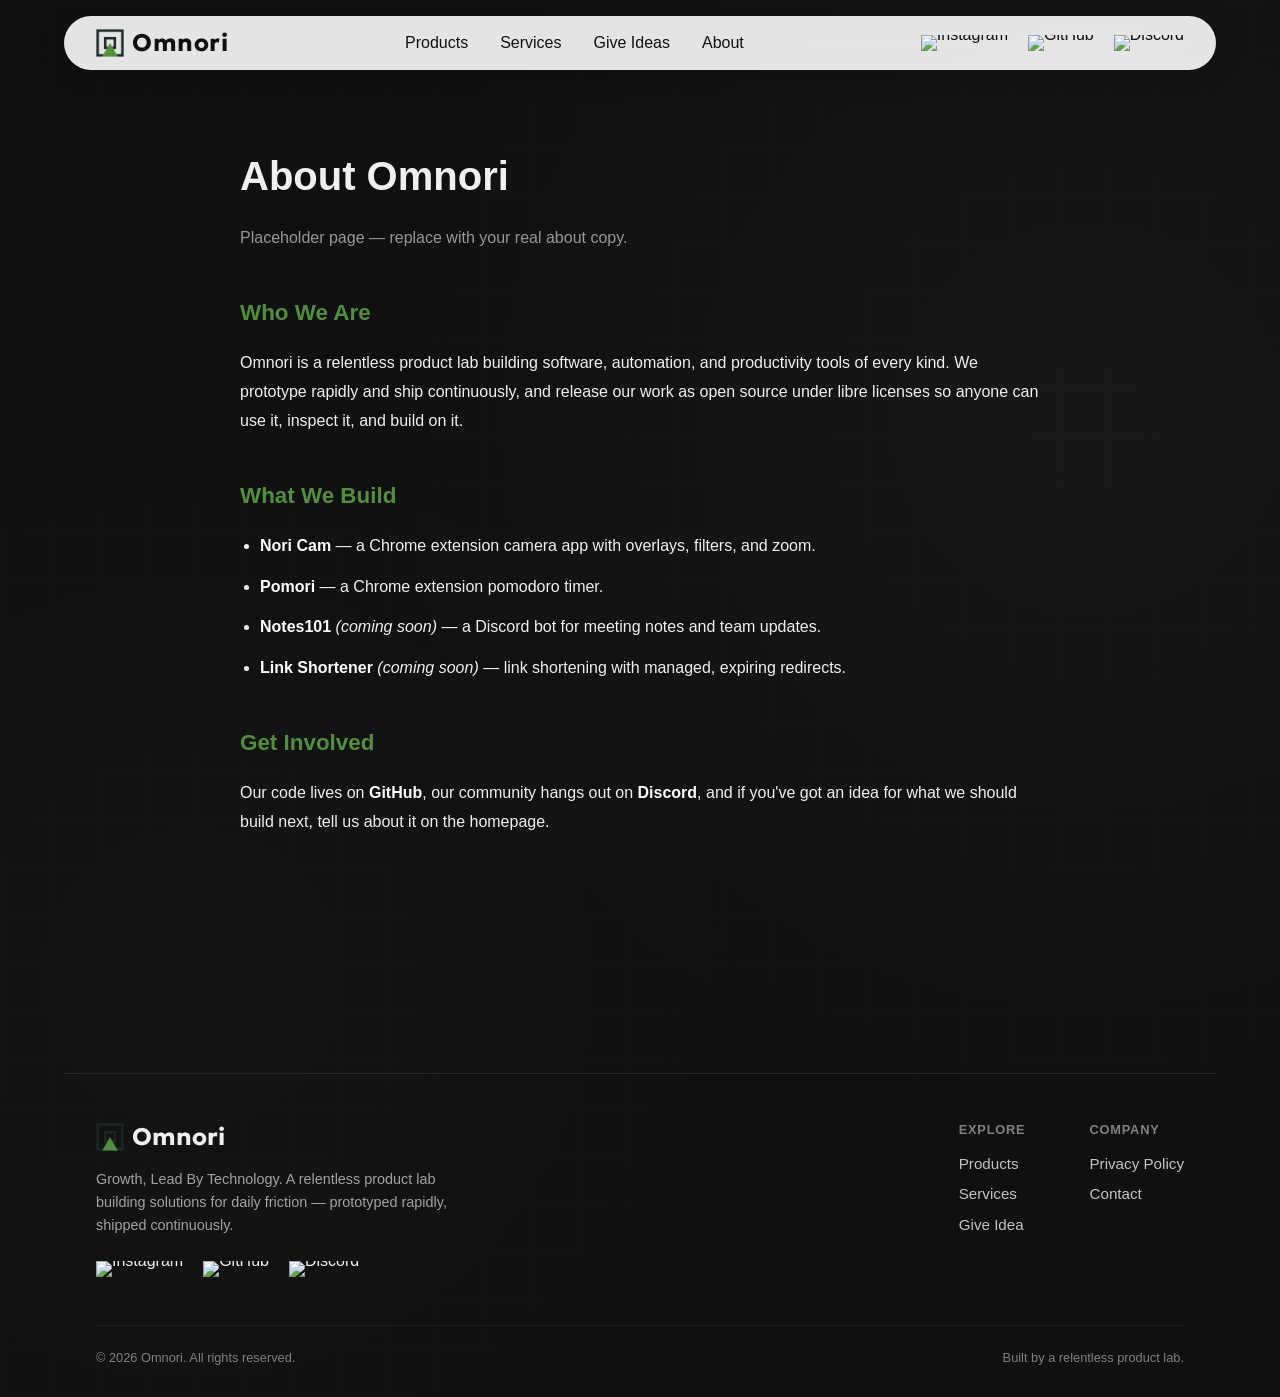
==== about.html @ 31189273 "Services and about" ====
<!DOCTYPE html>
<html lang="en">

<head>
    <meta charset="UTF-8">
    <meta name="viewport" content="width=device-width, initial-scale=1.0">
    <title>About - Omnori</title>
    <meta name="title" content="About | Omnori">
    <meta name="description" content="Omnori is a relentless product lab building open source software, automation, and productivity tools — released under libre licenses.">
    <meta name="robots" content="index, follow">
    <link rel="canonical" href="https://omnori.github.io/about.html">

    <!-- Open Graph / Facebook -->
    <meta property="og:type" content="website">
    <meta property="og:url" content="https://omnori.github.io/about.html">
    <meta property="og:title" content="About | Omnori">
    <meta property="og:description" content="Omnori is a relentless product lab building open source software, automation, and productivity tools — released under libre licenses.">
    <meta property="og:image" content="https://omnori.github.io/logo/logo-horizontal.jpg">

    <!-- Twitter -->
    <meta property="twitter:card" content="summary_large_image">
    <meta property="twitter:url" content="https://omnori.github.io/about.html">
    <meta property="twitter:title" content="About | Omnori">
    <meta property="twitter:description" content="Omnori is a relentless product lab building open source software, automation, and productivity tools — released under libre licenses.">
    <meta property="twitter:image" content="https://omnori.github.io/logo/logo-horizontal.jpg">

    <!-- Favicon and Icons -->
    <link rel="icon" type="image/png" href="logo/logo-sm.png">
    <link rel="shortcut icon" type="image/png" href="logo/logo-sm.png">
    <link rel="apple-touch-icon" href="logo/logo.png">
    <link rel="manifest" href="manifest.json">
    <meta name="theme-color" content="#528F3D">

    <!-- Styles and Css -->
    <style>
        /* fonts */
        @import url('https://fonts.googleapis.com/css2?family=Geologica:wght,CRSV@100..900,0&display=swap');

        .policycontent {
            max-width: 800px;
            margin: 0 auto;
            padding: 140px 0 100px;
            /* Clears fixed header space */
            line-height: 1.8;
            font-weight: 300;
        }

        .policycontent h1 {
            font-size: 2.5rem;
            margin-bottom: 12px;
        }

        .policycontent .updated {
            color: var(--secondarycolor);
            opacity: 0.6;
            margin-bottom: 40px;
        }

        .policycontent section {
            margin-bottom: 40px;
        }

        .policycontent h2 {
            font-size: 1.4rem;
            margin-bottom: 16px;
            color: var(--accentgreen);
        }

        .policycontent p {
            margin-bottom: 16px;
        }

        .policycontent ul {
            margin: 0 0 16px 20px;
        }

        .policycontent li {
            margin-bottom: 12px;
        }

        .policycontent strong {
            font-weight: 600;
            color: var(--white);
        }

        @media (max-width: 600px) {
            .policycontent h1 {
                font-size: 2rem;
            }
        }
    </style>
    <link rel="stylesheet" href="style.css">
    <script defer src="autoload/autoload.js"></script>

</head>

<body>
    <div id="maincontainer">
        <header></header>

        <main class="policycontent">
            <h1>About Omnori</h1>
            <p class="updated">Placeholder page — replace with your real about copy.</p>

            <section>
                <h2>Who We Are</h2>
                <p>Omnori is a relentless product lab building software, automation, and productivity tools of every
                    kind. We prototype rapidly and ship continuously, and release our work as open source under
                    libre licenses so anyone can use it, inspect it, and build on it.</p>
            </section>

            <section>
                <h2>What We Build</h2>
                <ul>
                    <li><strong>Nori Cam</strong> — a Chrome extension camera app with overlays, filters, and zoom.
                    </li>
                    <li><strong>Pomori</strong> — a Chrome extension pomodoro timer.</li>
                    <li><strong>Notes101</strong> <em>(coming soon)</em> — a Discord bot for meeting notes and team
                        updates.</li>
                    <li><strong>Link Shortener</strong> <em>(coming soon)</em> — link shortening with managed,
                        expiring redirects.</li>
                </ul>
            </section>

            <section>
                <h2>Get Involved</h2>
                <p>Our code lives on <strong>GitHub</strong>, our community hangs out on <strong>Discord</strong>,
                    and if you've got an idea for what we should build next, tell us about it on the homepage.</p>
            </section>
        </main>
    </div>

    <footer></footer>
</body>

</html>
---- style.css ----
:root {
    --primarybg: rgb(16, 16, 16);
    --secondarycolor: rgb(240, 240, 240);
    --white: rgb(255, 255, 255);
    --whitesolid: rgb(241, 241, 241);
    --accentgreen-rgb: 82, 143, 61;
    --accentgreen: rgb(var(--accentgreen-rgb));
    --accentgreen-hover: color-mix(in srgb, var(--accentgreen) 85%, white);
    --logofont: "Geologica";
    --subfont: "Merriweather Sans", sans-serif;
}

/* 1. Reset & Global Styles */
* {
    margin: 0;
    padding: 0;
    box-sizing: border-box;
    font-family: var(--subfont);
}

body {
    background-color: var(--primarybg);
    color: var(--secondarycolor);
    font-family: var(--subfont);
    min-height: 100vh;
    overflow-x: hidden;

    /* INDUSTRY STANDARD BACKGROUND: Subtle tech grid + Soft ambient glows */
    background-image:
        radial-gradient(circle at 85% 30%, rgba(255, 255, 255, 0.03) 0%, transparent 50%),
        radial-gradient(circle at 15% 70%, rgba(255, 255, 255, 0.02) 0%, transparent 40%),
        linear-gradient(rgba(255, 255, 255, 0.004) 1px, transparent 1px),
        linear-gradient(90deg, rgba(255, 255, 255, 0.004) 1px, transparent 1px);
    background-size: 100% 100%, 100% 100%, 48px 48px, 48px 48px;
}

a {
    text-decoration: none;
    color: inherit;
    transition: opacity 0.2s ease;

    &:hover {
        opacity: 0.75;
    }
}

button {
    cursor: pointer;
}

/* 2. Main Container */
#maincontainer {
    width: 90%;
    max-width: 1600px;
    margin: auto;
    position: relative;
}

/* Anchor offset so fixed header doesn't cover section titles on scroll */
html {
    scroll-behavior: smooth;
}

#products,
#giveidea {
    scroll-margin-top: 7rem;
}

/* Shared section-heading look (Products / Services / Give Idea) */
.heading {
    text-align: center;

    h1 {
        font-family: var(--logofont);
    }
}

/* Large displays / TVs: scale the whole rem-based layout up a notch for
   far-viewing-distance readability, and give the capped container a bit
   more room instead of leaving it stranded in empty space. */
@media (min-width: 1920px) {
    html {
        font-size: 18px;
    }

    #maincontainer,
    header,
    footer {
        max-width: 1800px;
    }
}

/* 3. Header Section (Perfectly Centered & Blurred Overlays) */
header {
    position: fixed;
    top: 1rem;
    left: 50%;
    transform: translateX(-50%);
    width: 90%;
    max-width: 1600px;

    display: flex;
    align-items: center;
    justify-content: space-between;

    background-color: rgba(241, 241, 241, 0.95);
    backdrop-filter: blur(12px);
    /* Content beautifully blurs as it passes underneath */
    padding: 0.75rem 2rem;
    border-radius: 50px;
    /* Fully rounded pill shape matches high-end UI patterns */
    z-index: 1000;
    box-shadow: 0 4px 30px rgba(0, 0, 0, 0.2);

    /* Safe color override for header child elements */
    a,
    span,
    div {
        color: var(--primarybg);
    }

    #logo {
        font-size: 1.5rem;
        font-weight: 700;
        letter-spacing: 0.5px;
        display: flex;
        align-items: center;
        gap: 0.5rem;

        span {
            font-family: var(--logofont);
        }

        img {
            height: 1.75rem;
            width: auto;
        }
    }

    .navi {
        display: flex;
        gap: 2rem;
        font-size: 1rem;
        font-weight: 500;

        a:hover {
            opacity: 1;
            color: var(--accentgreen);
        }
    }

    .socials {
        display: flex;
        align-items: center;
        gap: 1.25rem;

        a {
            line-height: 0;

            img {
                height: 1.5rem;
                width: auto;
            }
        }
    }

    .navtoggle {
        display: none;
        flex-direction: column;
        justify-content: center;
        gap: 5px;
        width: 2.25rem;
        height: 2.25rem;
        padding: 0;
        border: none;
        background: transparent;
        cursor: pointer;

        span {
            display: block;
            height: 2px;
            width: 100%;
            background-color: var(--primarybg);
            border-radius: 2px;
            transition: transform 0.25s ease, opacity 0.25s ease;
        }

        &.open span:nth-child(1) {
            transform: translateY(7px) rotate(45deg);
        }

        &.open span:nth-child(2) {
            opacity: 0;
        }

        &.open span:nth-child(3) {
            transform: translateY(-7px) rotate(-45deg);
        }
    }
}

/* Tablet & mobile nav: collapse inline links into a toggled dropdown panel */
@media (max-width: 860px) {
    header {
        padding: 0.65rem 1.25rem;

        .navi {
            position: fixed;
            top: 4.75rem;
            left: 50%;
            transform: translateX(-50%) translateY(-12px);
            width: 90%;
            max-width: 22rem;
            flex-direction: column;
            align-items: center;
            gap: 1.25rem;
            padding: 1.5rem;
            background-color: rgba(241, 241, 241, 0.98);
            backdrop-filter: blur(12px);
            border-radius: 1.25rem;
            box-shadow: 0 20px 40px rgba(0, 0, 0, 0.3);
            opacity: 0;
            visibility: hidden;
            pointer-events: none;
            transition: opacity 0.25s ease, transform 0.25s ease, visibility 0.25s;
            z-index: 999;

            &.open {
                opacity: 1;
                visibility: visible;
                pointer-events: auto;
                transform: translateX(-50%) translateY(0);
            }
        }

        .socials {
            display: none;
        }

        .navtoggle {
            display: flex;
        }
    }
}

/* 4. Hero Section */
#hero {
    position: relative;
    overflow: hidden;
    display: flex;
    align-items: center;
    justify-content: space-evenly;
    min-height: 80vh;
    padding-top: 100px;
    /* Clears fixed header space */
    gap: 4rem;

    .left {
        width: 50%;
        display: flex;
        align-items: flex-start;
        flex-direction: column;
        justify-content: center;

        .textsec {
            h2 {
                font-size: clamp(2.75rem, 4vw + 1.5rem, 7rem);
                line-height: 1.05;
                font-weight: 800;
                letter-spacing: -1px;
                font-family: var(--logofont);
                letter-spacing: clamp(0.15rem, 0.4vw, 0.7rem);
            }

            h4 {
                margin: 1.5rem 0 2rem 0;
                font-size: 1.05rem;
                line-height: 1.6;
                max-width: 34rem;
                color: rgba(240, 240, 240, 0.7);
                /* Improved body text hierarchy readability */
                font-weight: 400;
            }
        }

        .cta {
            display: flex;
            gap: 1rem;

            button {
                font-size: 1rem;
                font-weight: 600;
                color: var(--white);
                background-color: var(--accentgreen);
                padding: 0.85rem 2rem;
                border-radius: 0.75rem;
                border: none;
                cursor: pointer;
                transition: transform 0.2s cubic-bezier(0.16, 1, 0.3, 1), background-color 0.2s ease;

                &:hover {
                    transform: translateY(-2px);
                    background-color: var(--accentgreen-hover);
                }

                /* Outlined variant for your secondary button */
                &:last-child {
                    background-color: transparent;
                    border: 1px solid rgba(255, 255, 255, 0.2);
                    color: var(--secondarycolor);

                    &:hover {
                        background-color: rgba(var(--accentgreen-rgb), 0.1);
                        border-color: var(--accentgreen);
                        color: var(--accentgreen);
                    }
                }
            }
        }
    }

    .right {
        width: 30%;
        display: flex;
        flex-direction: column;
        justify-content: center;
        gap: 1.5rem;
        /* Separates multiple featured product containers evenly */

        .spotlight {
            padding: 1.5rem;
            border-radius: 1.25rem;
            width: 100%;
            border: 1px solid rgba(255, 255, 255, 0.08);
            /* Sophisticated dark border */
            background-color: rgba(255, 255, 255, 0.02);

            .title {
                display: flex;
                align-items: center;
                justify-content: space-between;
                margin-bottom: 1.25rem;

                h2 {
                    font-size: 1.25rem;
                    font-weight: 600;

                    color: rgba(255, 255, 255, 0.9);
                }

                a {
                    font-size: 0.75rem;
                    color: var(--accentgreen);
                    font-weight: 600;
                }
            }



            .pritem {
                background-color: var(--whitesolid);
                padding: 0.75rem 1rem;
                margin: 0.75rem 0;
                border-radius: 0.75rem;
                color: var(--primarybg);

                /* FIXES THE SQUISHED LAYOUT IN SCREENSHOT */
                display: flex;
                align-items: center;
                gap: 1rem;

                img {
                    height: 2.5rem;
                    width: 2.5rem;
                    object-fit: cover;
                    border-radius: 0.5rem;
                    background-color: rgba(0, 0, 0, 0.05);
                    /* Safe background placeholder */
                }

                /* Text container wrap to layout Title & Subtitle nicely */
                .apptext {
                    display: flex;
                    flex-direction: column;

                    h3 {
                        font-weight: 700;
                        font-size: 1rem;
                    }

                    div.tags {
                        display: flex;
                        flex-wrap: wrap;
                        gap: 0.5rem;
                    }

                    div span {
                        font-size: 0.8rem;
                        opacity: 0.7;
                        white-space: nowrap;
                    }
                }
            }
        }
    }
}

/* Tablet: stack hero text above the featured cards instead of side-by-side */
@media (max-width: 1080px) {
    #hero {
        flex-direction: column;
        align-items: stretch;
        min-height: unset;
        padding-top: 8rem;
        gap: 3rem;

        .left {
            width: 100%;
            align-items: center;
            text-align: center;

            .textsec h4 {
                max-width: 40rem;
                margin-left: auto;
                margin-right: auto;
            }

            .cta {
                justify-content: center;
            }
        }

        .right {
            width: 100%;
        }
    }
}

@media (max-width: 600px) {
    #hero .left .cta {
        flex-direction: column;
        width: 100%;

        button {
            width: 100%;
        }
    }
}

#hero::before {
    content: '';
    position: absolute;
    top: 45%;
    left: 00%;
    width: clamp(180px, 60vw, 600px);
    height: clamp(180px, 50vw, 600px);
    background: radial-gradient(circle, rgba(var(--accentgreen-rgb), 0.18) 0%, rgba(0, 0, 0, 0) 70%);
    z-index: -1;
    filter: blur(50px);
}

#hero::after {
    content: '';
    position: absolute;
    top: 20%;
    left: 60%;
    width: clamp(180px, 60vw, 600px);
    height: clamp(180px, 50vw, 600px);
    background: radial-gradient(circle, rgba(var(--accentgreen-rgb), 0.18) 0%, rgba(0, 0, 0, 0) 70%);
    z-index: -1;
    filter: blur(50px);
}

#products {

    min-height: 70vh;
    gap: 4rem;
    margin: 5rem 0 0 0;
    padding: 0 2rem;


    .heading {
        .tags {
            margin: 1rem 0rem;

            button {
                margin: 0rem 0.5rem 0 0;
                border-radius: 1.25rem;
                padding: 0.25rem 1rem;
                border: 2px solid var(--white);
                background-color: rgb(242, 242, 242);

            }
        }
    }

    .itemlist {
        .item {
            margin: 2rem 0rem;
            padding: 2rem 4rem;
            border-radius: 1.25rem;
            width: 100%;

            border: 1px solid rgba(255, 255, 255, 0.08);
            /* Sophisticated dark border */
            background-color: rgba(255, 255, 255, 0.02);
            display: flex;
            align-items: center;
            justify-content: space-between;
            transition: border-color 0.2s ease;

            &:hover {
                border-color: rgba(var(--accentgreen-rgb), 0.45);
            }

            .logo {
                height: 6rem;
                width: 6rem;
                flex-shrink: 0;
                overflow: hidden;
                background-color: rgba(103, 103, 103, 0.501);
                border-radius: 1rem;
                display: flex;
                align-items: center;
                justify-content: center;

                img {
                    width: 100%;
                    height: 100%;
                    object-fit: cover;
                }
            }

            .context {
                max-width: 75%;
                height: 100%;

                h3 {
                    font-size: 1.5rem;
                }

                p {
                    margin: 0.75rem 0 1rem;
                    font-weight: 200;

                }

                .tags {
                    display: flex;
                    flex-wrap: wrap;
                    gap: 0.5rem;

                    span {
                        border: 1px solid rgba(255, 255, 255, 0.08);
                        background-color: rgba(255, 255, 255, 0.02);
                        padding: 0.25rem 1rem;
                        font-size: 0.8rem;
                        border-radius: 5rem;
                        white-space: nowrap;
                    }
                }
            }

            button,
            a.itembtn {
                border: none;
                background-color: transparent;
                border: 1px solid rgba(255, 255, 255, 0.08);
                background-color: rgba(255, 255, 255, 0.02);
                border-radius: 5rem;
                padding: 0.75rem;
                display: flex;
                align-items: center;
                justify-content: center;

                img {
                    height: 2rem;
                    width: 2rem;
                }
            }
        }
    }

    .moresec {
        display: flex;
        align-items: center;
        justify-content: center;

        a {
            display: flex;
            align-items: center;
            justify-content: center;
            font-weight: 700;
            color: var(--accentgreen);

            img {
                height: 2rem;
                margin: 0 0 0.25rem 0.5rem;
            }
        }
    }
}

@media (max-width: 1080px) {
    #products .itemlist .item {
        flex-direction: column;
        align-items: flex-start;
        gap: 1.5rem;
        padding: 1.75rem;

        .context {
            max-width: 100%;
        }
    }
}

@media (max-width: 480px) {
    #products {
        padding: 0 1.25rem;
    }

    #products .itemlist .item {
        padding: 1.25rem;
    }
}

/* 5. Give Idea Section */
#giveidea {
    min-height: 60vh;
    margin: 5rem 0 0 0;
    padding: 0 2rem;

    .heading {
        p {
            margin: 1.25rem auto 0;
            max-width: 40rem;
            font-weight: 300;
            color: rgba(240, 240, 240, 0.7);
        }
    }

    .ideaform {
        max-width: 42rem;
        margin: 2.5rem auto 0;
        padding: 2.5rem;
        border-radius: 1.25rem;
        border: 1px solid rgba(255, 255, 255, 0.08);
        background-color: rgba(255, 255, 255, 0.02);
        display: flex;
        flex-direction: column;
        gap: 1.5rem;

        .formrow {
            display: flex;
            gap: 1.5rem;

            @media (max-width: 640px) {
                flex-direction: column;
            }
        }

        .formgroup {
            flex: 1;
            display: flex;
            flex-direction: column;
            gap: 0.5rem;

            label {
                font-size: 0.85rem;
                font-weight: 500;
                color: rgba(240, 240, 240, 0.7);
            }

            input,
            textarea {
                font-family: var(--subfont);
                font-size: 0.95rem;
                color: var(--secondarycolor);
                background-color: rgba(255, 255, 255, 0.03);
                border: 1px solid rgba(255, 255, 255, 0.08);
                border-radius: 0.75rem;
                padding: 0.85rem 1rem;
                outline: none;
                transition: border-color 0.2s ease, background-color 0.2s ease;

                &:focus {
                    border-color: var(--accentgreen);
                    background-color: rgba(255, 255, 255, 0.05);
                    box-shadow: 0 0 0 3px rgba(var(--accentgreen-rgb), 0.15);
                }

                &::placeholder {
                    color: rgba(240, 240, 240, 0.35);
                }
            }

            textarea {
                resize: vertical;
                min-height: 8rem;
            }
        }

        .submitbtn {
            align-self: flex-start;
            font-size: 1rem;
            font-weight: 600;
            color: var(--white);
            background-color: var(--accentgreen);
            padding: 0.85rem 2rem;
            border-radius: 0.75rem;
            border: none;
            cursor: pointer;
            transition: transform 0.2s cubic-bezier(0.16, 1, 0.3, 1), background-color 0.2s ease;

            &:hover {
                transform: translateY(-2px);
                background-color: var(--accentgreen-hover);
            }
        }

        .formnote {
            font-size: 0.8rem;
            color: rgba(240, 240, 240, 0.5);
        }
    }
}

@media (max-width: 640px) {
    #giveidea .ideaform {
        padding: 1.5rem;
    }
}

/* 6. Footer */
footer {
    width: 90%;
    max-width: 1600px;
    margin: 6rem auto 0;
    padding: 3rem 2rem 2rem;
    border-top: 1px solid rgba(255, 255, 255, 0.08);

    .footertop {
        display: flex;
        justify-content: space-between;
        gap: 4rem;
        flex-wrap: wrap;
    }

    .footerbrand {
        max-width: 22rem;

        .brandlogo {
            font-size: 1.5rem;
            font-weight: 700;
            display: flex;
            align-items: center;
            gap: 0.5rem;

            span {
                font-family: var(--logofont);
            }

            img {
                height: 1.75rem;
                width: auto;
            }
        }

        p {
            margin: 1rem 0 1.5rem;
            font-size: 0.9rem;
            line-height: 1.6;
            color: rgba(240, 240, 240, 0.65);
        }

        .socials {
            display: flex;
            align-items: center;
            gap: 1.25rem;

            a {
                line-height: 0;
            }

            img {
                height: 1.5rem;
                width: auto;
            }
        }
    }

    .footerlinks {
        display: flex;
        gap: 4rem;
        flex-wrap: wrap;
    }

    .linkcol {
        display: flex;
        flex-direction: column;
        gap: 0.85rem;

        h4 {
            font-size: 0.8rem;
            font-weight: 600;
            letter-spacing: 0.05rem;
            text-transform: uppercase;
            color: rgba(240, 240, 240, 0.5);
            margin-bottom: 0.25rem;
        }

        a {
            font-size: 0.95rem;
            color: rgba(240, 240, 240, 0.8);

            &:hover {
                opacity: 1;
                color: var(--accentgreen);
            }
        }
    }

    .footerbottom {
        display: flex;
        justify-content: space-between;
        align-items: center;
        flex-wrap: wrap;
        gap: 1rem;
        margin-top: 3rem;
        padding-top: 1.5rem;
        border-top: 1px solid rgba(255, 255, 255, 0.06);
        font-size: 0.8rem;
        color: rgba(240, 240, 240, 0.5);
    }
}

/* 7. Services Page */
#serviceshero {
    position: relative;
    overflow: hidden;
    min-height: 60vh;
    padding-top: 140px;
    display: flex;
    flex-direction: column;
    align-items: center;
    justify-content: center;
    text-align: center;
    gap: 1.5rem;

    h1 {
        font-family: var(--logofont);
        font-size: clamp(2.25rem, 3vw + 1.5rem, 4.5rem);
        line-height: 1.1;
        font-weight: 800;
        letter-spacing: clamp(0.1rem, 0.3vw, 0.5rem);
    }

    p {
        max-width: 38rem;
        font-size: 1.05rem;
        line-height: 1.6;
        color: rgba(240, 240, 240, 0.7);
    }

    .ctabtn {
        font-size: 1rem;
        font-weight: 600;
        color: var(--white);
        background-color: var(--accentgreen);
        padding: 0.85rem 2rem;
        border-radius: 0.75rem;
        transition: transform 0.2s cubic-bezier(0.16, 1, 0.3, 1), background-color 0.2s ease;

        &:hover {
            opacity: 1;
            transform: translateY(-2px);
            background-color: var(--accentgreen-hover);
        }
    }
}

#serviceshero::before {
    content: '';
    position: absolute;
    top: 10%;
    left: 20%;
    width: clamp(180px, 60vw, 600px);
    height: clamp(180px, 50vw, 600px);
    background: radial-gradient(circle, rgba(var(--accentgreen-rgb), 0.18) 0%, rgba(0, 0, 0, 0) 70%);
    z-index: -1;
    filter: blur(50px);
}

#serviceoffer {
    margin: 5rem 0 0 0;
    padding: 0 2rem;

    .heading p {
        margin: 1rem auto 0;
        max-width: 42rem;
        font-weight: 300;
        color: rgba(240, 240, 240, 0.7);
    }

    .servicegrid {
        margin: 3rem auto 0;
        display: grid;
        grid-template-columns: repeat(4, 1fr);
        gap: 1.5rem;
    }

    .servicecard {
        padding: 2rem;
        border-radius: 1.25rem;
        border: 1px solid rgba(255, 255, 255, 0.08);
        background-color: rgba(255, 255, 255, 0.02);
        display: flex;
        flex-direction: column;
        gap: 0.85rem;
        transition: border-color 0.2s ease;

        &:hover {
            border-color: rgba(var(--accentgreen-rgb), 0.45);
        }

        .icon {
            height: 3rem;
            width: 3rem;
            border-radius: 0.75rem;
            background-color: rgba(var(--accentgreen-rgb), 0.15);
            color: var(--accentgreen);
            font-weight: 700;
            font-family: var(--logofont);
            display: flex;
            align-items: center;
            justify-content: center;
        }

        h3 {
            font-size: 1.15rem;
        }

        p {
            font-size: 0.9rem;
            line-height: 1.6;
            color: rgba(240, 240, 240, 0.7);
        }
    }
}

@media (max-width: 1080px) {
    #serviceoffer .servicegrid {
        grid-template-columns: repeat(2, 1fr);
    }
}

@media (max-width: 640px) {
    #serviceoffer .servicegrid {
        grid-template-columns: 1fr;
    }
}

#servicefaq {
    margin: 5rem 0 0 0;
    padding: 0 2rem;

    .faqlist {
        max-width: 48rem;
        margin: 2.5rem auto 0;
        display: flex;
        flex-direction: column;
        gap: 1rem;
    }

    .faqitem {
        padding: 1.25rem 1.5rem;
        border-radius: 1rem;
        border: 1px solid rgba(255, 255, 255, 0.08);
        background-color: rgba(255, 255, 255, 0.02);
        transition: border-color 0.2s ease;

        &:hover {
            border-color: rgba(var(--accentgreen-rgb), 0.45);
        }

        summary {
            cursor: pointer;
            font-weight: 600;
            list-style: none;
            display: flex;
            align-items: center;
            justify-content: space-between;
            gap: 1rem;

            &::-webkit-details-marker {
                display: none;
            }

            &::after {
                content: '+';
                flex-shrink: 0;
                font-size: 1.25rem;
                line-height: 1;
                color: var(--accentgreen);
                transition: transform 0.2s ease;
            }
        }

        &[open] summary::after {
            transform: rotate(45deg);
        }

        p {
            margin-top: 0.85rem;
            font-size: 0.9rem;
            line-height: 1.6;
            color: rgba(240, 240, 240, 0.7);
        }
    }
}

#servicetestimonials {
    margin: 5rem 0 6rem 0;
    padding: 0 2rem;

    .testimonialgrid {
        margin: 2.5rem auto 0;
        display: grid;
        grid-template-columns: repeat(3, 1fr);
        gap: 1.5rem;
    }

    .testimonialcard {
        padding: 1.75rem;
        border-radius: 1.25rem;
        border: 1px solid rgba(255, 255, 255, 0.08);
        background-color: rgba(255, 255, 255, 0.02);
        display: flex;
        flex-direction: column;
        gap: 1.25rem;
        transition: border-color 0.2s ease;

        &:hover {
            border-color: rgba(var(--accentgreen-rgb), 0.45);
        }

        .quote {
            font-size: 0.95rem;
            line-height: 1.6;
            color: rgba(240, 240, 240, 0.8);
        }

        .author {
            display: flex;
            flex-direction: column;

            strong {
                font-size: 0.9rem;
            }

            span {
                font-size: 0.8rem;
                color: rgba(240, 240, 240, 0.55);
            }
        }
    }
}

@media (max-width: 900px) {
    #servicetestimonials .testimonialgrid {
        grid-template-columns: 1fr;
    }
}

@media (max-width: 640px) {
    footer {
        padding: 2.5rem 1.25rem 1.5rem;

        .footertop {
            gap: 2.5rem;
        }

        .footerbrand {
            max-width: 100%;
        }

        .footerlinks {
            width: 100%;
            gap: 2.5rem;
        }

        .footerbottom {
            flex-direction: column;
            align-items: flex-start;
            gap: 0.5rem;
        }
    }
}
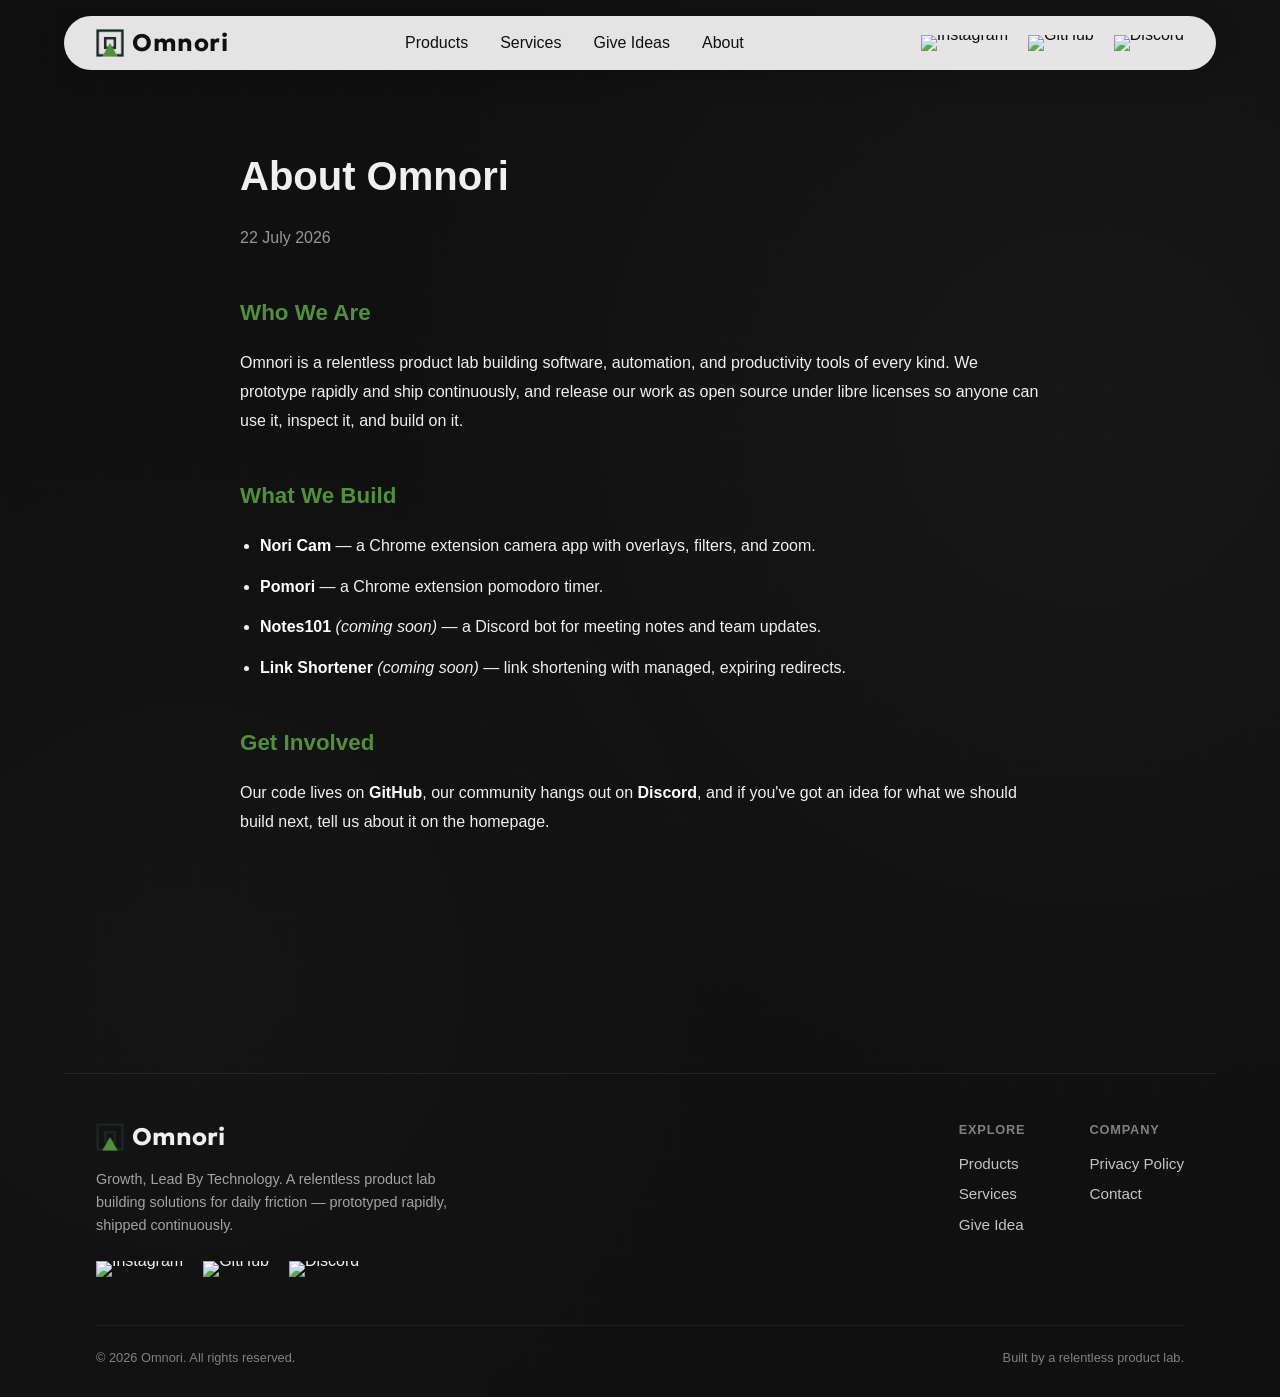
==== commit c0347a66: "contact and about updated" ====
--- a/about.html
+++ b/about.html
@@ -6,7 +6,8 @@
     <meta name="viewport" content="width=device-width, initial-scale=1.0">
     <title>About - Omnori</title>
     <meta name="title" content="About | Omnori">
-    <meta name="description" content="Omnori is a relentless product lab building open source software, automation, and productivity tools — released under libre licenses.">
+    <meta name="description"
+        content="Omnori is a relentless product lab building open source software, automation, and productivity tools — released under libre licenses.">
     <meta name="robots" content="index, follow">
     <link rel="canonical" href="https://omnori.github.io/about.html">
 
@@ -14,14 +15,16 @@
     <meta property="og:type" content="website">
     <meta property="og:url" content="https://omnori.github.io/about.html">
     <meta property="og:title" content="About | Omnori">
-    <meta property="og:description" content="Omnori is a relentless product lab building open source software, automation, and productivity tools — released under libre licenses.">
+    <meta property="og:description"
+        content="Omnori is a relentless product lab building open source software, automation, and productivity tools — released under libre licenses.">
     <meta property="og:image" content="https://omnori.github.io/logo/logo-horizontal.jpg">
 
     <!-- Twitter -->
     <meta property="twitter:card" content="summary_large_image">
     <meta property="twitter:url" content="https://omnori.github.io/about.html">
     <meta property="twitter:title" content="About | Omnori">
-    <meta property="twitter:description" content="Omnori is a relentless product lab building open source software, automation, and productivity tools — released under libre licenses.">
+    <meta property="twitter:description"
+        content="Omnori is a relentless product lab building open source software, automation, and productivity tools — released under libre licenses.">
     <meta property="twitter:image" content="https://omnori.github.io/logo/logo-horizontal.jpg">
 
     <!-- Favicon and Icons -->
@@ -100,7 +103,7 @@
 
         <main class="policycontent">
             <h1>About Omnori</h1>
-            <p class="updated">Placeholder page — replace with your real about copy.</p>
+            <p class="updated">22 July 2026</p>
 
             <section>
                 <h2>Who We Are</h2>
@@ -133,4 +136,4 @@
     <footer></footer>
 </body>
 
-</html>
+</html>
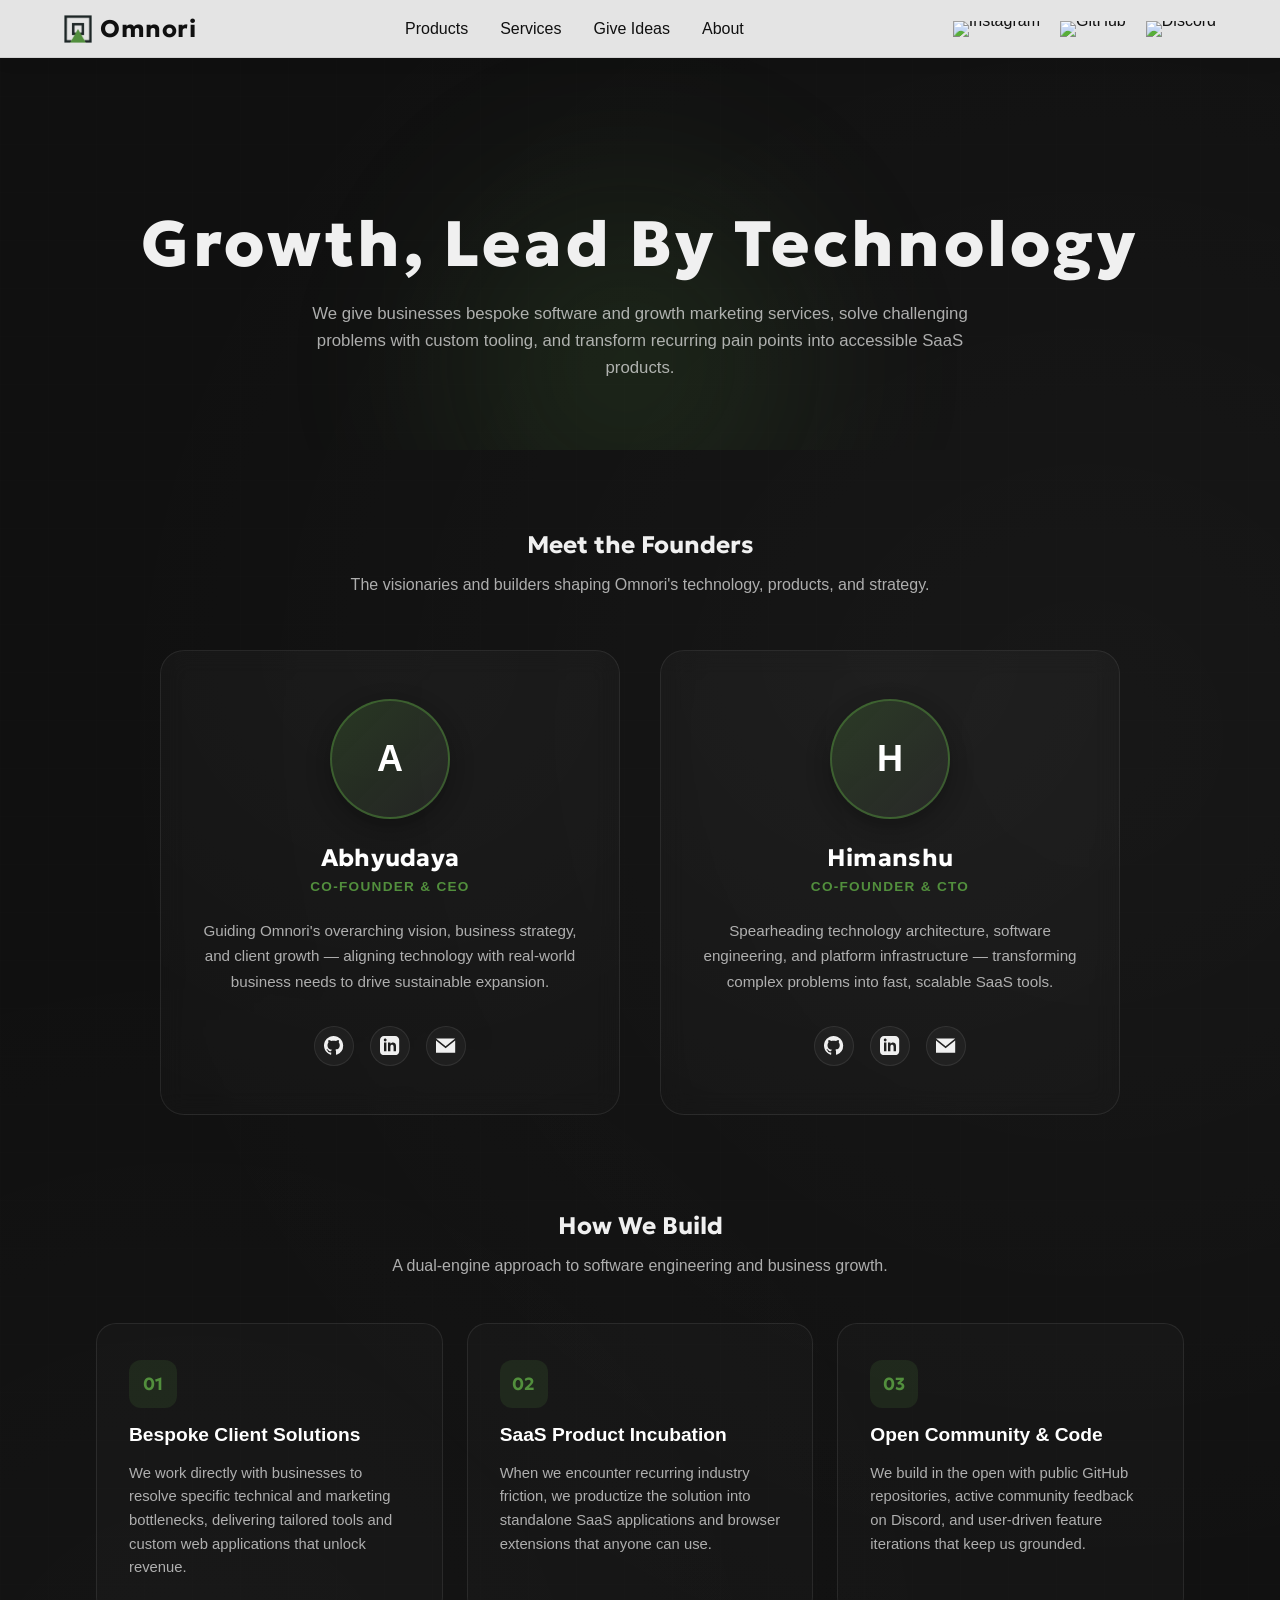
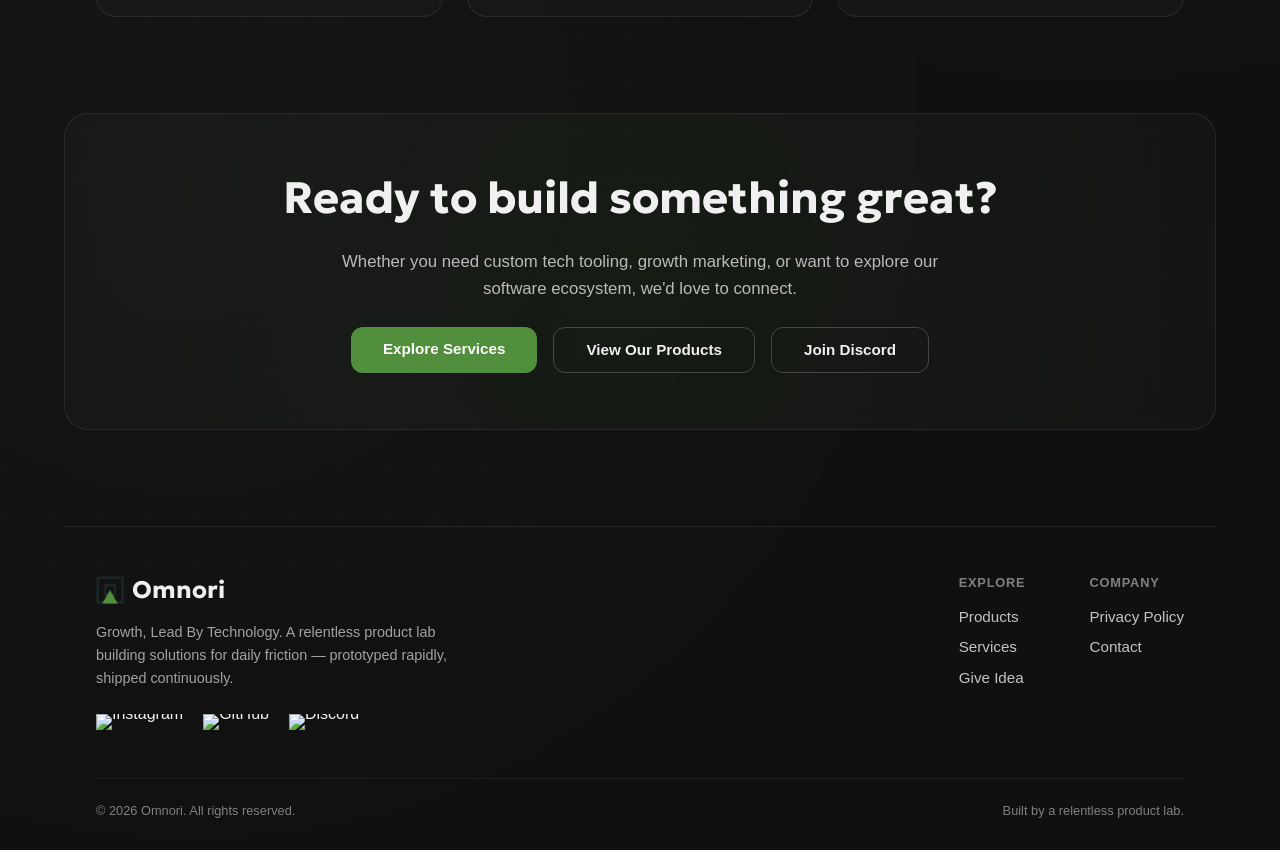
==== commit 29e1b388: "Added Baout page" ====
--- a/about.html
+++ b/about.html
@@ -5,32 +5,32 @@
     <meta charset="UTF-8">
     <meta name="viewport" content="width=device-width, initial-scale=1.0">
     <title>About - Omnori</title>
-    <meta name="title" content="About | Omnori">
+    <meta name="title" content="About - Omnori | Software, Marketing Services & SaaS Products">
     <meta name="description"
-        content="Omnori is a relentless product lab building open source software, automation, and productivity tools — released under libre licenses.">
+        content="Meet the founders and team behind Omnori. We build bespoke software, marketing engines, and turn recurring problems into accessible SaaS products.">
     <meta name="robots" content="index, follow">
-    <link rel="canonical" href="https://omnori.github.io/about.html">
+    <link rel="canonical" href="https://omnori.com/about.html">
 
     <!-- Open Graph / Facebook -->
     <meta property="og:type" content="website">
-    <meta property="og:url" content="https://omnori.github.io/about.html">
-    <meta property="og:title" content="About | Omnori">
+    <meta property="og:url" content="https://omnori.com/about.html">
+    <meta property="og:title" content="About - Omnori | Software, Marketing Services & SaaS Products">
     <meta property="og:description"
-        content="Omnori is a relentless product lab building open source software, automation, and productivity tools — released under libre licenses.">
-    <meta property="og:image" content="https://omnori.github.io/logo/logo-horizontal.jpg">
+        content="Meet the founders and team behind Omnori. We build bespoke software, marketing engines, and turn recurring problems into accessible SaaS products.">
+    <meta property="og:image" content="https://omnori.com/logo/logo-horizontal.jpg">
 
     <!-- Twitter -->
     <meta property="twitter:card" content="summary_large_image">
-    <meta property="twitter:url" content="https://omnori.github.io/about.html">
-    <meta property="twitter:title" content="About | Omnori">
+    <meta property="twitter:url" content="https://omnori.com/about.html">
+    <meta property="twitter:title" content="About - Omnori | Software, Marketing Services & SaaS Products">
     <meta property="twitter:description"
-        content="Omnori is a relentless product lab building open source software, automation, and productivity tools — released under libre licenses.">
-    <meta property="twitter:image" content="https://omnori.github.io/logo/logo-horizontal.jpg">
+        content="Meet the founders and team behind Omnori. We build bespoke software, marketing engines, and turn recurring problems into accessible SaaS products.">
+    <meta property="twitter:image" content="https://omnori.com/logo/logo-horizontal.jpg">
 
     <!-- Favicon and Icons -->
-    <link rel="icon" type="image/png" href="logo/logo-sm.png">
-    <link rel="shortcut icon" type="image/png" href="logo/logo-sm.png">
-    <link rel="apple-touch-icon" href="logo/logo.png">
+    <link rel="icon" type="image/png" href="logo/logo-sm-bg.png">
+    <link rel="shortcut icon" type="image/png" href="logo/logo-sm-bg.png">
+    <link rel="apple-touch-icon" href="logo/logo-sm-bg.png">
     <link rel="manifest" href="manifest.json">
     <meta name="theme-color" content="#528F3D">
 
@@ -38,59 +38,6 @@
     <style>
         /* fonts */
         @import url('https://fonts.googleapis.com/css2?family=Geologica:wght,CRSV@100..900,0&display=swap');
-
-        .policycontent {
-            max-width: 800px;
-            margin: 0 auto;
-            padding: 140px 0 100px;
-            /* Clears fixed header space */
-            line-height: 1.8;
-            font-weight: 300;
-        }
-
-        .policycontent h1 {
-            font-size: 2.5rem;
-            margin-bottom: 12px;
-        }
-
-        .policycontent .updated {
-            color: var(--secondarycolor);
-            opacity: 0.6;
-            margin-bottom: 40px;
-        }
-
-        .policycontent section {
-            margin-bottom: 40px;
-        }
-
-        .policycontent h2 {
-            font-size: 1.4rem;
-            margin-bottom: 16px;
-            color: var(--accentgreen);
-        }
-
-        .policycontent p {
-            margin-bottom: 16px;
-        }
-
-        .policycontent ul {
-            margin: 0 0 16px 20px;
-        }
-
-        .policycontent li {
-            margin-bottom: 12px;
-        }
-
-        .policycontent strong {
-            font-weight: 600;
-            color: var(--white);
-        }
-
-        @media (max-width: 600px) {
-            .policycontent h1 {
-                font-size: 2rem;
-            }
-        }
     </style>
     <link rel="stylesheet" href="style.css">
     <script defer src="autoload/autoload.js"></script>
@@ -101,36 +48,109 @@
     <div id="maincontainer">
         <header></header>
 
-        <main class="policycontent">
-            <h1>About Omnori</h1>
-            <p class="updated">22 July 2026</p>
+        <!-- Hero Section -->
+        <section id="abouthero">
+            <h1>Growth, Lead By Technology</h1>
+            <p>We give businesses bespoke software and growth marketing services, solve challenging problems with custom tooling, and transform recurring pain points into accessible SaaS products.</p>
+        </section>
 
-            <section>
-                <h2>Who We Are</h2>
-                <p>Omnori is a relentless product lab building software, automation, and productivity tools of every
-                    kind. We prototype rapidly and ship continuously, and release our work as open source under
-                    libre licenses so anyone can use it, inspect it, and build on it.</p>
-            </section>
+        <!-- Meet The Founders Section -->
+        <section id="founders">
+            <div class="heading">
+                <h1>Meet the Founders</h1>
+                <p>The visionaries and builders shaping Omnori's technology, products, and strategy.</p>
+            </div>
 
-            <section>
-                <h2>What We Build</h2>
-                <ul>
-                    <li><strong>Nori Cam</strong> — a Chrome extension camera app with overlays, filters, and zoom.
-                    </li>
-                    <li><strong>Pomori</strong> — a Chrome extension pomodoro timer.</li>
-                    <li><strong>Notes101</strong> <em>(coming soon)</em> — a Discord bot for meeting notes and team
-                        updates.</li>
-                    <li><strong>Link Shortener</strong> <em>(coming soon)</em> — link shortening with managed,
-                        expiring redirects.</li>
-                </ul>
-            </section>
+            <div class="foundersgrid">
+                <!-- Founder 1: CEO -->
+                <div class="foundercard">
+                    <div class="founderavatar">
+                        <!-- Replace with <img src="path/to/photo.jpg" alt="Abhyudaya"> when photo is available -->
+                        <span>A</span>
+                    </div>
+                    <div class="founderinfo">
+                        <h3>Abhyudaya</h3>
+                        <span class="founderrole">Co-Founder &amp; CEO</span>
+                    </div>
+                    <p class="founderbio">
+                        Guiding Omnori's overarching vision, business strategy, and client growth — aligning technology with real-world business needs to drive sustainable expansion.
+                    </p>
+                    <div class="foundersocials">
+                        <a href="https://github.com/omnori" target="_blank" rel="noopener" aria-label="GitHub">
+                            <svg viewBox="0 0 24 24"><path d="M12 0C5.37 0 0 5.37 0 12c0 5.31 3.435 9.795 8.205 11.385.6.105.825-.255.825-.57 0-.285-.015-1.23-.015-2.235-3.015.555-3.795-.735-4.035-1.41-.135-.345-.72-1.41-1.23-1.695-.42-.225-1.02-.78-.015-.795.945-.015 1.62.87 1.845 1.23 1.08 1.815 2.805 1.305 3.495.99.105-.78.42-1.305.765-1.605-2.67-.3-5.46-1.335-5.46-5.925 0-1.305.465-2.385 1.23-3.225-.12-.3-.54-1.53.12-3.18 0 0 1.005-.315 3.3 1.23.96-.27 1.98-.405 3-.405s2.04.135 3 .405c2.295-1.56 3.3-1.23 3.3-1.23.66 1.65.24 2.88.12 3.18.765.84 1.23 1.905 1.23 3.225 0 4.605-2.805 5.625-5.475 5.925.435.375.81 1.095.81 2.22 0 1.605-.015 2.895-.015 3.3 0 .315.225.69.825.57A12.02 12.02 0 0024 12c0-6.63-5.37-12-12-12z"/></svg>
+                        </a>
+                        <a href="https://linkedin.com" target="_blank" rel="noopener" aria-label="LinkedIn">
+                            <svg viewBox="0 0 24 24"><path d="M19 0h-14c-2.761 0-5 2.239-5 5v14c0 2.761 2.239 5 5 5h14c2.762 0 5-2.239 5-5v-14c0-2.761-2.238-5-5-5zm-11 19h-3v-11h3v11zm-1.5-12.268c-.966 0-1.75-.79-1.75-1.764s.784-1.764 1.75-1.764 1.75.79 1.75 1.764-.783 1.764-1.75 1.764zm13.5 12.268h-3v-5.604c0-3.368-4-3.113-4 0v5.604h-3v-11h3v1.765c1.396-2.586 7-2.777 7 2.476v6.759z"/></svg>
+                        </a>
+                        <a href="mailto:omnori.tech@gmail.com" aria-label="Email">
+                            <svg viewBox="0 0 24 24"><path d="M12 12.713l-11.985-9.713h23.97l-11.985 9.713zm0 2.574l-12-9.725v15.438h24v-15.438l-12 9.725z"/></svg>
+                        </a>
+                    </div>
+                </div>
 
-            <section>
-                <h2>Get Involved</h2>
-                <p>Our code lives on <strong>GitHub</strong>, our community hangs out on <strong>Discord</strong>,
-                    and if you've got an idea for what we should build next, tell us about it on the homepage.</p>
-            </section>
-        </main>
+                <!-- Founder 2: CTO -->
+                <div class="foundercard">
+                    <div class="founderavatar">
+                        <!-- Replace with <img src="path/to/photo.jpg" alt="Himanshu"> when photo is available -->
+                        <span>H</span>
+                    </div>
+                    <div class="founderinfo">
+                        <h3>Himanshu</h3>
+                        <span class="founderrole">Co-Founder &amp; CTO</span>
+                    </div>
+                    <p class="founderbio">
+                        Spearheading technology architecture, software engineering, and platform infrastructure — transforming complex problems into fast, scalable SaaS tools.
+                    </p>
+                    <div class="foundersocials">
+                        <a href="https://github.com/omnori" target="_blank" rel="noopener" aria-label="GitHub">
+                            <svg viewBox="0 0 24 24"><path d="M12 0C5.37 0 0 5.37 0 12c0 5.31 3.435 9.795 8.205 11.385.6.105.825-.255.825-.57 0-.285-.015-1.23-.015-2.235-3.015.555-3.795-.735-4.035-1.41-.135-.345-.72-1.41-1.23-1.695-.42-.225-1.02-.78-.015-.795.945-.015 1.62.87 1.845 1.23 1.08 1.815 2.805 1.305 3.495.99.105-.78.42-1.305.765-1.605-2.67-.3-5.46-1.335-5.46-5.925 0-1.305.465-2.385 1.23-3.225-.12-.3-.54-1.53.12-3.18 0 0 1.005-.315 3.3 1.23.96-.27 1.98-.405 3-.405s2.04.135 3 .405c2.295-1.56 3.3-1.23 3.3-1.23.66 1.65.24 2.88.12 3.18.765.84 1.23 1.905 1.23 3.225 0 4.605-2.805 5.625-5.475 5.925.435.375.81 1.095.81 2.22 0 1.605-.015 2.895-.015 3.3 0 .315.225.69.825.57A12.02 12.02 0 0024 12c0-6.63-5.37-12-12-12z"/></svg>
+                        </a>
+                        <a href="https://linkedin.com" target="_blank" rel="noopener" aria-label="LinkedIn">
+                            <svg viewBox="0 0 24 24"><path d="M19 0h-14c-2.761 0-5 2.239-5 5v14c0 2.761 2.239 5 5 5h14c2.762 0 5-2.239 5-5v-14c0-2.761-2.238-5-5-5zm-11 19h-3v-11h3v11zm-1.5-12.268c-.966 0-1.75-.79-1.75-1.764s.784-1.764 1.75-1.764 1.75.79 1.75 1.764-.783 1.764-1.75 1.764zm13.5 12.268h-3v-5.604c0-3.368-4-3.113-4 0v5.604h-3v-11h3v1.765c1.396-2.586 7-2.777 7 2.476v6.759z"/></svg>
+                        </a>
+                        <a href="mailto:omnori.tech@gmail.com" aria-label="Email">
+                            <svg viewBox="0 0 24 24"><path d="M12 12.713l-11.985-9.713h23.97l-11.985 9.713zm0 2.574l-12-9.725v15.438h24v-15.438l-12 9.725z"/></svg>
+                        </a>
+                    </div>
+                </div>
+            </div>
+        </section>
+
+        <!-- Our Approach / Mission Section -->
+        <section id="aboutmission">
+            <div class="heading">
+                <h1>How We Build</h1>
+                <p>A dual-engine approach to software engineering and business growth.</p>
+            </div>
+            <div class="missiongrid">
+                <div class="missioncard">
+                    <div class="icon">01</div>
+                    <h3>Bespoke Client Solutions</h3>
+                    <p>We work directly with businesses to resolve specific technical and marketing bottlenecks, delivering tailored tools and custom web applications that unlock revenue.</p>
+                </div>
+                <div class="missioncard">
+                    <div class="icon">02</div>
+                    <h3>SaaS Product Incubation</h3>
+                    <p>When we encounter recurring industry friction, we productize the solution into standalone SaaS applications and browser extensions that anyone can use.</p>
+                </div>
+                <div class="missioncard">
+                    <div class="icon">03</div>
+                    <h3>Open Community &amp; Code</h3>
+                    <p>We build in the open with public GitHub repositories, active community feedback on Discord, and user-driven feature iterations that keep us grounded.</p>
+                </div>
+            </div>
+        </section>
+
+        <!-- CTA Section -->
+        <section id="aboutcta">
+            <h2>Ready to build something great?</h2>
+            <p>Whether you need custom tech tooling, growth marketing, or want to explore our software ecosystem, we'd love to connect.</p>
+            <div class="ctagroup">
+                <a class="ctabtn" href="services.html">Explore Services</a>
+                <a class="ctabtn secondary" href="index.html#products">View Our Products</a>
+                <a class="ctabtn secondary" href="https://discord.gg/5ag9gjsDde" target="_blank" rel="noopener">Join Discord</a>
+            </div>
+        </section>
     </div>
 
     <footer></footer>
--- a/style.css
+++ b/style.css
@@ -84,20 +84,22 @@
     }
 
     #maincontainer,
-    header,
     footer {
         max-width: 1800px;
     }
-}
-
-/* 3. Header Section (Perfectly Centered & Blurred Overlays) */
+
+    header {
+        padding-left: max(5%, calc((100% - 1800px) / 2));
+        padding-right: max(5%, calc((100% - 1800px) / 2));
+    }
+}
+
+/* 3. Header Section (Flat Full-Width Rectangle) */
 header {
     position: fixed;
-    top: 1rem;
-    left: 50%;
-    transform: translateX(-50%);
-    width: 90%;
-    max-width: 1600px;
+    top: 0;
+    left: 0;
+    width: 100%;
 
     display: flex;
     align-items: center;
@@ -106,11 +108,11 @@
     background-color: rgba(241, 241, 241, 0.95);
     backdrop-filter: blur(12px);
     /* Content beautifully blurs as it passes underneath */
-    padding: 0.75rem 2rem;
-    border-radius: 50px;
-    /* Fully rounded pill shape matches high-end UI patterns */
+    padding: 0.85rem max(5%, calc((100% - 1600px) / 2));
+    border-radius: 0;
+    border-bottom: 1px solid rgba(0, 0, 0, 0.08);
     z-index: 1000;
-    box-shadow: 0 4px 30px rgba(0, 0, 0, 0.2);
+    box-shadow: 0 2px 16px rgba(0, 0, 0, 0.08);
 
     /* Safe color override for header child elements */
     a,
@@ -202,11 +204,11 @@
 /* Tablet & mobile nav: collapse inline links into a toggled dropdown panel */
 @media (max-width: 860px) {
     header {
-        padding: 0.65rem 1.25rem;
+        padding: 0.75rem 5%;
 
         .navi {
             position: fixed;
-            top: 4.75rem;
+            top: 4.25rem;
             left: 50%;
             transform: translateX(-50%) translateY(-12px);
             width: 90%;
@@ -323,81 +325,114 @@
         width: 30%;
         display: flex;
         flex-direction: column;
-        justify-content: center;
-        gap: 1.5rem;
-        /* Separates multiple featured product containers evenly */
+        justify-content: flex-start;
+        gap: 2rem;
 
         .spotlight {
             padding: 1.5rem;
             border-radius: 1.25rem;
             width: 100%;
             border: 1px solid rgba(255, 255, 255, 0.08);
-            /* Sophisticated dark border */
-            background-color: rgba(255, 255, 255, 0.02);
+            background-color: rgba(255, 255, 255, 0.045);
+            backdrop-filter: blur(8px);
 
             .title {
                 display: flex;
                 align-items: center;
                 justify-content: space-between;
-                margin-bottom: 1.25rem;
+                margin-bottom: 1rem;
 
                 h2 {
-                    font-size: 1.25rem;
+                    font-size: 1.1rem;
                     font-weight: 600;
-
                     color: rgba(255, 255, 255, 0.9);
+                    letter-spacing: -0.01em;
                 }
 
                 a {
                     font-size: 0.75rem;
                     color: var(--accentgreen);
                     font-weight: 600;
+                    text-decoration: none;
+                    display: flex;
+                    align-items: center;
+                    gap: 0.25rem;
+                    transition: opacity 0.2s ease;
+
+                    &:hover {
+                        opacity: 0.8;
+                    }
                 }
             }
 
-
+            .pritem-list {
+                display: flex;
+                flex-direction: column;
+                gap: 1rem;
+            }
 
             .pritem {
-                background-color: var(--whitesolid);
-                padding: 0.75rem 1rem;
-                margin: 0.75rem 0;
-                border-radius: 0.75rem;
-                color: var(--primarybg);
-
-                /* FIXES THE SQUISHED LAYOUT IN SCREENSHOT */
+                background-color: rgba(255, 255, 255, 0.03);
+                border: 1px solid rgba(255, 255, 255, 0.05);
+                padding: 0.875rem 1rem;
+                border-radius: 0.875rem;
+                color: #ffffff;
                 display: flex;
                 align-items: center;
                 gap: 1rem;
+                text-decoration: none;
+                cursor: pointer;
+                transition: all 0.2s ease;
+
+                &:hover {
+                    background-color: rgba(255, 255, 255, 0.06);
+                    border-color: rgba(255, 255, 255, 0.12);
+                    transform: translateY(-1px);
+                }
 
                 img {
-                    height: 2.5rem;
-                    width: 2.5rem;
+                    height: 2.75rem;
+                    width: 2.75rem;
                     object-fit: cover;
-                    border-radius: 0.5rem;
-                    background-color: rgba(0, 0, 0, 0.05);
-                    /* Safe background placeholder */
+                    border-radius: 0.625rem;
+                    border: 1px solid rgba(255, 255, 255, 0.08);
+                    background-color: rgba(255, 255, 255, 0.05);
+                    flex-shrink: 0;
                 }
 
-                /* Text container wrap to layout Title & Subtitle nicely */
                 .apptext {
                     display: flex;
                     flex-direction: column;
+                    gap: 0.2rem;
+                    overflow: hidden;
 
                     h3 {
-                        font-weight: 700;
-                        font-size: 1rem;
+                        font-weight: 600;
+                        font-size: 0.95rem;
+                        color: rgba(255, 255, 255, 0.95);
+                        white-space: nowrap;
+                        overflow: hidden;
+                        text-overflow: ellipsis;
                     }
 
-                    div.tags {
+                    .tags {
                         display: flex;
+                        align-items: center;
                         flex-wrap: wrap;
-                        gap: 0.5rem;
-                    }
-
-                    div span {
-                        font-size: 0.8rem;
-                        opacity: 0.7;
-                        white-space: nowrap;
+                        gap: 0.35rem;
+
+                        span {
+                            font-size: 0.75rem;
+                            color: rgba(255, 255, 255, 0.5);
+                            font-weight: 400;
+
+                            /* Adds subtle visual dots between tags */
+                            &:not(:last-child):after {
+                                content: "•";
+                                margin-left: 0.35rem;
+                                opacity: 0.4;
+                            }
+                        }
                     }
                 }
             }
@@ -489,7 +524,13 @@
                 padding: 0.25rem 1rem;
                 border: 2px solid var(--white);
                 background-color: rgb(242, 242, 242);
-
+                cursor: pointer;
+
+                &.active {
+                    background-color: var(--accentgreen);
+                    border-color: var(--accentgreen);
+                    color: var(--white);
+                }
             }
         }
     }
@@ -506,7 +547,7 @@
             background-color: rgba(255, 255, 255, 0.02);
             display: flex;
             align-items: center;
-            justify-content: space-between;
+            gap: 2rem;
             transition: border-color 0.2s ease;
 
             &:hover {
@@ -520,6 +561,7 @@
                 overflow: hidden;
                 background-color: rgba(103, 103, 103, 0.501);
                 border-radius: 1rem;
+                border: 1px solid rgba(255, 255, 255, 0.12);
                 display: flex;
                 align-items: center;
                 justify-content: center;
@@ -532,8 +574,8 @@
             }
 
             .context {
-                max-width: 75%;
-                height: 100%;
+                flex: 1;
+                min-width: 0;
 
                 h3 {
                     font-size: 1.5rem;
@@ -572,12 +614,17 @@
                 display: flex;
                 align-items: center;
                 justify-content: center;
+                flex-shrink: 0;
 
                 img {
                     height: 2rem;
                     width: 2rem;
                 }
             }
+
+            &.item-hidden {
+                display: none;
+            }
         }
     }
 
@@ -585,17 +632,35 @@
         display: flex;
         align-items: center;
         justify-content: center;
-
+        margin-top: 1.5rem;
+
+        button,
         a {
             display: flex;
             align-items: center;
             justify-content: center;
             font-weight: 700;
             color: var(--accentgreen);
+            background: transparent;
+            border: none;
+            cursor: pointer;
+            font-size: 1.05rem;
+            font-family: inherit;
+            padding: 0.5rem 1rem;
+            transition: opacity 0.2s ease;
+
+            &:hover {
+                opacity: 0.8;
+            }
 
             img {
-                height: 2rem;
-                margin: 0 0 0.25rem 0.5rem;
+                height: 1.5rem;
+                margin: 0 0 0 0.5rem;
+                transition: transform 0.25s ease;
+            }
+
+            &.expanded img {
+                transform: rotate(180deg);
             }
         }
     }
@@ -638,95 +703,96 @@
             color: rgba(240, 240, 240, 0.7);
         }
     }
-
+}
+
+/* Shared lead-capture form look (homepage Give Idea form, services consult form) */
+.ideaform {
+    max-width: 42rem;
+    margin: 2.5rem auto 0;
+    padding: 2.5rem;
+    border-radius: 1.25rem;
+    border: 1px solid rgba(255, 255, 255, 0.08);
+    background-color: rgba(255, 255, 255, 0.02);
+    display: flex;
+    flex-direction: column;
+    gap: 1.5rem;
+
+    .formrow {
+        display: flex;
+        gap: 1.5rem;
+
+        @media (max-width: 640px) {
+            flex-direction: column;
+        }
+    }
+
+    .formgroup {
+        flex: 1;
+        display: flex;
+        flex-direction: column;
+        gap: 0.5rem;
+
+        label {
+            font-size: 0.85rem;
+            font-weight: 500;
+            color: rgba(240, 240, 240, 0.7);
+        }
+
+        input,
+        textarea {
+            font-family: var(--subfont);
+            font-size: 0.95rem;
+            color: var(--secondarycolor);
+            background-color: rgba(255, 255, 255, 0.03);
+            border: 1px solid rgba(255, 255, 255, 0.08);
+            border-radius: 0.75rem;
+            padding: 0.85rem 1rem;
+            outline: none;
+            transition: border-color 0.2s ease, background-color 0.2s ease;
+
+            &:focus {
+                border-color: var(--accentgreen);
+                background-color: rgba(255, 255, 255, 0.05);
+                box-shadow: 0 0 0 3px rgba(var(--accentgreen-rgb), 0.15);
+            }
+
+            &::placeholder {
+                color: rgba(240, 240, 240, 0.35);
+            }
+        }
+
+        textarea {
+            resize: vertical;
+            min-height: 8rem;
+        }
+    }
+
+    .submitbtn {
+        align-self: flex-start;
+        font-size: 1rem;
+        font-weight: 600;
+        color: var(--white);
+        background-color: var(--accentgreen);
+        padding: 0.85rem 2rem;
+        border-radius: 0.75rem;
+        border: none;
+        cursor: pointer;
+        transition: transform 0.2s cubic-bezier(0.16, 1, 0.3, 1), background-color 0.2s ease;
+
+        &:hover {
+            transform: translateY(-2px);
+            background-color: var(--accentgreen-hover);
+        }
+    }
+
+    .formnote {
+        font-size: 0.8rem;
+        color: rgba(240, 240, 240, 0.5);
+    }
+}
+
+@media (max-width: 640px) {
     .ideaform {
-        max-width: 42rem;
-        margin: 2.5rem auto 0;
-        padding: 2.5rem;
-        border-radius: 1.25rem;
-        border: 1px solid rgba(255, 255, 255, 0.08);
-        background-color: rgba(255, 255, 255, 0.02);
-        display: flex;
-        flex-direction: column;
-        gap: 1.5rem;
-
-        .formrow {
-            display: flex;
-            gap: 1.5rem;
-
-            @media (max-width: 640px) {
-                flex-direction: column;
-            }
-        }
-
-        .formgroup {
-            flex: 1;
-            display: flex;
-            flex-direction: column;
-            gap: 0.5rem;
-
-            label {
-                font-size: 0.85rem;
-                font-weight: 500;
-                color: rgba(240, 240, 240, 0.7);
-            }
-
-            input,
-            textarea {
-                font-family: var(--subfont);
-                font-size: 0.95rem;
-                color: var(--secondarycolor);
-                background-color: rgba(255, 255, 255, 0.03);
-                border: 1px solid rgba(255, 255, 255, 0.08);
-                border-radius: 0.75rem;
-                padding: 0.85rem 1rem;
-                outline: none;
-                transition: border-color 0.2s ease, background-color 0.2s ease;
-
-                &:focus {
-                    border-color: var(--accentgreen);
-                    background-color: rgba(255, 255, 255, 0.05);
-                    box-shadow: 0 0 0 3px rgba(var(--accentgreen-rgb), 0.15);
-                }
-
-                &::placeholder {
-                    color: rgba(240, 240, 240, 0.35);
-                }
-            }
-
-            textarea {
-                resize: vertical;
-                min-height: 8rem;
-            }
-        }
-
-        .submitbtn {
-            align-self: flex-start;
-            font-size: 1rem;
-            font-weight: 600;
-            color: var(--white);
-            background-color: var(--accentgreen);
-            padding: 0.85rem 2rem;
-            border-radius: 0.75rem;
-            border: none;
-            cursor: pointer;
-            transition: transform 0.2s cubic-bezier(0.16, 1, 0.3, 1), background-color 0.2s ease;
-
-            &:hover {
-                transform: translateY(-2px);
-                background-color: var(--accentgreen-hover);
-            }
-        }
-
-        .formnote {
-            font-size: 0.8rem;
-            color: rgba(240, 240, 240, 0.5);
-        }
-    }
-}
-
-@media (max-width: 640px) {
-    #giveidea .ideaform {
         padding: 1.5rem;
     }
 }
@@ -891,6 +957,47 @@
     filter: blur(50px);
 }
 
+#servicepitch {
+    margin: 5rem auto 0;
+    padding: 0 2rem;
+    max-width: 42rem;
+    text-align: left;
+    display: flex;
+    align-items: center;
+    flex-direction: column;
+
+
+    p {
+        font-size: 1.05rem;
+        line-height: 1.6;
+        color: rgba(240, 240, 240, 0.7);
+        margin-bottom: 1.25rem;
+    }
+
+    strong {
+        color: var(--white);
+        font-weight: 700;
+    }
+
+    .ctabtn {
+        display: inline-block;
+        margin-top: 0.5rem;
+        font-size: 1rem;
+        font-weight: 600;
+        color: var(--white);
+        background-color: var(--accentgreen);
+        padding: 0.85rem 2rem;
+        border-radius: 0.75rem;
+        transition: transform 0.2s cubic-bezier(0.16, 1, 0.3, 1), background-color 0.2s ease;
+
+        &:hover {
+            opacity: 1;
+            transform: translateY(-2px);
+            background-color: var(--accentgreen-hover);
+        }
+    }
+}
+
 #serviceoffer {
     margin: 5rem 0 0 0;
     padding: 0 2rem;
@@ -1095,4 +1202,333 @@
             gap: 0.5rem;
         }
     }
+}
+
+/* 8. About Page */
+#abouthero {
+    position: relative;
+    overflow: hidden;
+    min-height: 50vh;
+    padding-top: 140px;
+    display: flex;
+    flex-direction: column;
+    align-items: center;
+    justify-content: center;
+    text-align: center;
+    gap: 1.25rem;
+
+    .badge {
+        font-size: 0.8rem;
+        font-weight: 600;
+        letter-spacing: 0.08rem;
+        text-transform: uppercase;
+        color: var(--accentgreen);
+        background-color: rgba(var(--accentgreen-rgb), 0.12);
+        border: 1px solid rgba(var(--accentgreen-rgb), 0.3);
+        padding: 0.4rem 1.1rem;
+        border-radius: 2rem;
+    }
+
+    h1 {
+        font-family: var(--logofont);
+        font-size: clamp(2.25rem, 3.5vw + 1.2rem, 4.25rem);
+        line-height: 1.15;
+        font-weight: 800;
+        letter-spacing: clamp(0.1rem, 0.25vw, 0.4rem);
+    }
+
+    p {
+        max-width: 44rem;
+        font-size: 1.05rem;
+        line-height: 1.6;
+        color: rgba(240, 240, 240, 0.7);
+    }
+}
+
+#abouthero::before {
+    content: '';
+    position: absolute;
+    top: 20%;
+    left: 25%;
+    width: clamp(200px, 50vw, 550px);
+    height: clamp(200px, 45vw, 550px);
+    background: radial-gradient(circle, rgba(var(--accentgreen-rgb), 0.18) 0%, rgba(0, 0, 0, 0) 70%);
+    z-index: -1;
+    filter: blur(55px);
+}
+
+#founders {
+    margin: 5rem 0 0 0;
+    padding: 0 2rem;
+
+    .heading p {
+        margin: 1rem auto 0;
+        max-width: 40rem;
+        font-weight: 300;
+        color: rgba(240, 240, 240, 0.7);
+    }
+
+    .foundersgrid {
+        margin: 3.5rem auto 0;
+        display: grid;
+        grid-template-columns: repeat(2, 1fr);
+        gap: 2.5rem;
+        max-width: 960px;
+    }
+
+    .foundercard {
+        padding: 3rem 2.5rem;
+        border-radius: 1.5rem;
+        border: 1px solid rgba(255, 255, 255, 0.08);
+        background: radial-gradient(circle at 50% 0%, rgba(255, 255, 255, 0.04) 0%, rgba(255, 255, 255, 0.015) 100%);
+        backdrop-filter: blur(12px);
+        display: flex;
+        flex-direction: column;
+        align-items: center;
+        text-align: center;
+        gap: 1.5rem;
+        position: relative;
+        overflow: hidden;
+        transition: border-color 0.3s ease, transform 0.3s ease, box-shadow 0.3s ease;
+
+        &::before {
+            content: '';
+            position: absolute;
+            top: 0;
+            left: 0;
+            right: 0;
+            height: 2px;
+            background: linear-gradient(90deg, transparent, rgba(var(--accentgreen-rgb), 0.6), transparent);
+            opacity: 0;
+            transition: opacity 0.3s ease;
+        }
+
+        &:hover {
+            border-color: rgba(var(--accentgreen-rgb), 0.45);
+            transform: translateY(-4px);
+            box-shadow: 0 12px 30px rgba(0, 0, 0, 0.35);
+
+            &::before {
+                opacity: 1;
+            }
+        }
+
+        .founderavatar {
+            width: 7.5rem;
+            height: 7.5rem;
+            border-radius: 50%;
+            background: linear-gradient(135deg, rgba(var(--accentgreen-rgb), 0.25), rgba(255, 255, 255, 0.05));
+            border: 2px solid rgba(var(--accentgreen-rgb), 0.5);
+            display: flex;
+            align-items: center;
+            justify-content: center;
+            font-size: 2.25rem;
+            font-weight: 700;
+            font-family: var(--logofont);
+            color: var(--white);
+            overflow: hidden;
+            box-shadow: 0 8px 24px rgba(0, 0, 0, 0.3);
+
+            img {
+                width: 100%;
+                height: 100%;
+                object-fit: cover;
+            }
+        }
+
+        .founderinfo {
+            display: flex;
+            flex-direction: column;
+            gap: 0.4rem;
+
+            h3 {
+                font-family: var(--logofont);
+                font-size: 1.5rem;
+                font-weight: 700;
+                color: var(--white);
+                letter-spacing: 0.02rem;
+            }
+
+            .founderrole {
+                font-size: 0.85rem;
+                font-weight: 600;
+                letter-spacing: 0.08rem;
+                text-transform: uppercase;
+                color: var(--accentgreen);
+            }
+        }
+
+        .founderbio {
+            font-size: 0.95rem;
+            line-height: 1.65;
+            color: rgba(240, 240, 240, 0.7);
+            font-weight: 300;
+            max-width: 24rem;
+        }
+
+        .foundersocials {
+            display: flex;
+            gap: 1rem;
+            margin-top: 0.5rem;
+
+            a {
+                display: flex;
+                align-items: center;
+                justify-content: center;
+                width: 2.5rem;
+                height: 2.5rem;
+                border-radius: 50%;
+                background-color: rgba(255, 255, 255, 0.04);
+                border: 1px solid rgba(255, 255, 255, 0.08);
+                transition: background-color 0.2s ease, border-color 0.2s ease, transform 0.2s ease;
+
+                &:hover {
+                    opacity: 1;
+                    background-color: rgba(var(--accentgreen-rgb), 0.2);
+                    border-color: var(--accentgreen);
+                    transform: translateY(-2px);
+                }
+
+                svg, img {
+                    width: 1.2rem;
+                    height: 1.2rem;
+                    fill: var(--secondarycolor);
+                }
+            }
+        }
+    }
+}
+
+@media (max-width: 820px) {
+    #founders .foundersgrid {
+        grid-template-columns: 1fr;
+        max-width: 480px;
+    }
+}
+
+#aboutmission {
+    margin: 6rem 0 0 0;
+    padding: 0 2rem;
+
+    .heading p {
+        margin: 1rem auto 0;
+        max-width: 42rem;
+        font-weight: 300;
+        color: rgba(240, 240, 240, 0.7);
+    }
+
+    .missiongrid {
+        margin: 3rem auto 0;
+        display: grid;
+        grid-template-columns: repeat(3, 1fr);
+        gap: 1.5rem;
+    }
+
+    .missioncard {
+        padding: 2.25rem 2rem;
+        border-radius: 1.25rem;
+        border: 1px solid rgba(255, 255, 255, 0.08);
+        background-color: rgba(255, 255, 255, 0.02);
+        display: flex;
+        flex-direction: column;
+        gap: 1rem;
+        transition: border-color 0.2s ease, transform 0.2s ease;
+
+        &:hover {
+            border-color: rgba(var(--accentgreen-rgb), 0.45);
+            transform: translateY(-2px);
+        }
+
+        .icon {
+            height: 3rem;
+            width: 3rem;
+            border-radius: 0.75rem;
+            background-color: rgba(var(--accentgreen-rgb), 0.15);
+            color: var(--accentgreen);
+            font-weight: 700;
+            font-family: var(--logofont);
+            display: flex;
+            align-items: center;
+            justify-content: center;
+            font-size: 1.1rem;
+        }
+
+        h3 {
+            font-size: 1.2rem;
+            color: var(--white);
+        }
+
+        p {
+            font-size: 0.925rem;
+            line-height: 1.6;
+            color: rgba(240, 240, 240, 0.7);
+            font-weight: 300;
+        }
+    }
+}
+
+@media (max-width: 960px) {
+    #aboutmission .missiongrid {
+        grid-template-columns: 1fr;
+    }
+}
+
+#aboutcta {
+    margin: 6rem 0 6rem 0;
+    padding: 3.5rem 2rem;
+    border-radius: 1.5rem;
+    border: 1px solid rgba(255, 255, 255, 0.08);
+    background: radial-gradient(circle at 50% 50%, rgba(var(--accentgreen-rgb), 0.08) 0%, rgba(255, 255, 255, 0.02) 100%);
+    text-align: center;
+    display: flex;
+    flex-direction: column;
+    align-items: center;
+    gap: 1.5rem;
+
+    h2 {
+        font-family: var(--logofont);
+        font-size: clamp(1.8rem, 2.5vw + 1rem, 2.75rem);
+    }
+
+    p {
+        max-width: 38rem;
+        font-size: 1.05rem;
+        line-height: 1.6;
+        color: rgba(240, 240, 240, 0.75);
+    }
+
+    .ctagroup {
+        display: flex;
+        gap: 1rem;
+        flex-wrap: wrap;
+        justify-content: center;
+    }
+
+    .ctabtn {
+        font-size: 0.95rem;
+        font-weight: 600;
+        color: var(--white);
+        background-color: var(--accentgreen);
+        padding: 0.85rem 2rem;
+        border-radius: 0.75rem;
+        transition: transform 0.2s cubic-bezier(0.16, 1, 0.3, 1), background-color 0.2s ease;
+
+        &:hover {
+            opacity: 1;
+            transform: translateY(-2px);
+            background-color: var(--accentgreen-hover);
+        }
+
+        &.secondary {
+            background-color: transparent;
+            border: 1px solid rgba(255, 255, 255, 0.2);
+            color: var(--secondarycolor);
+
+            &:hover {
+                background-color: rgba(var(--accentgreen-rgb), 0.1);
+                border-color: var(--accentgreen);
+                color: var(--accentgreen);
+            }
+        }
+    }
 }
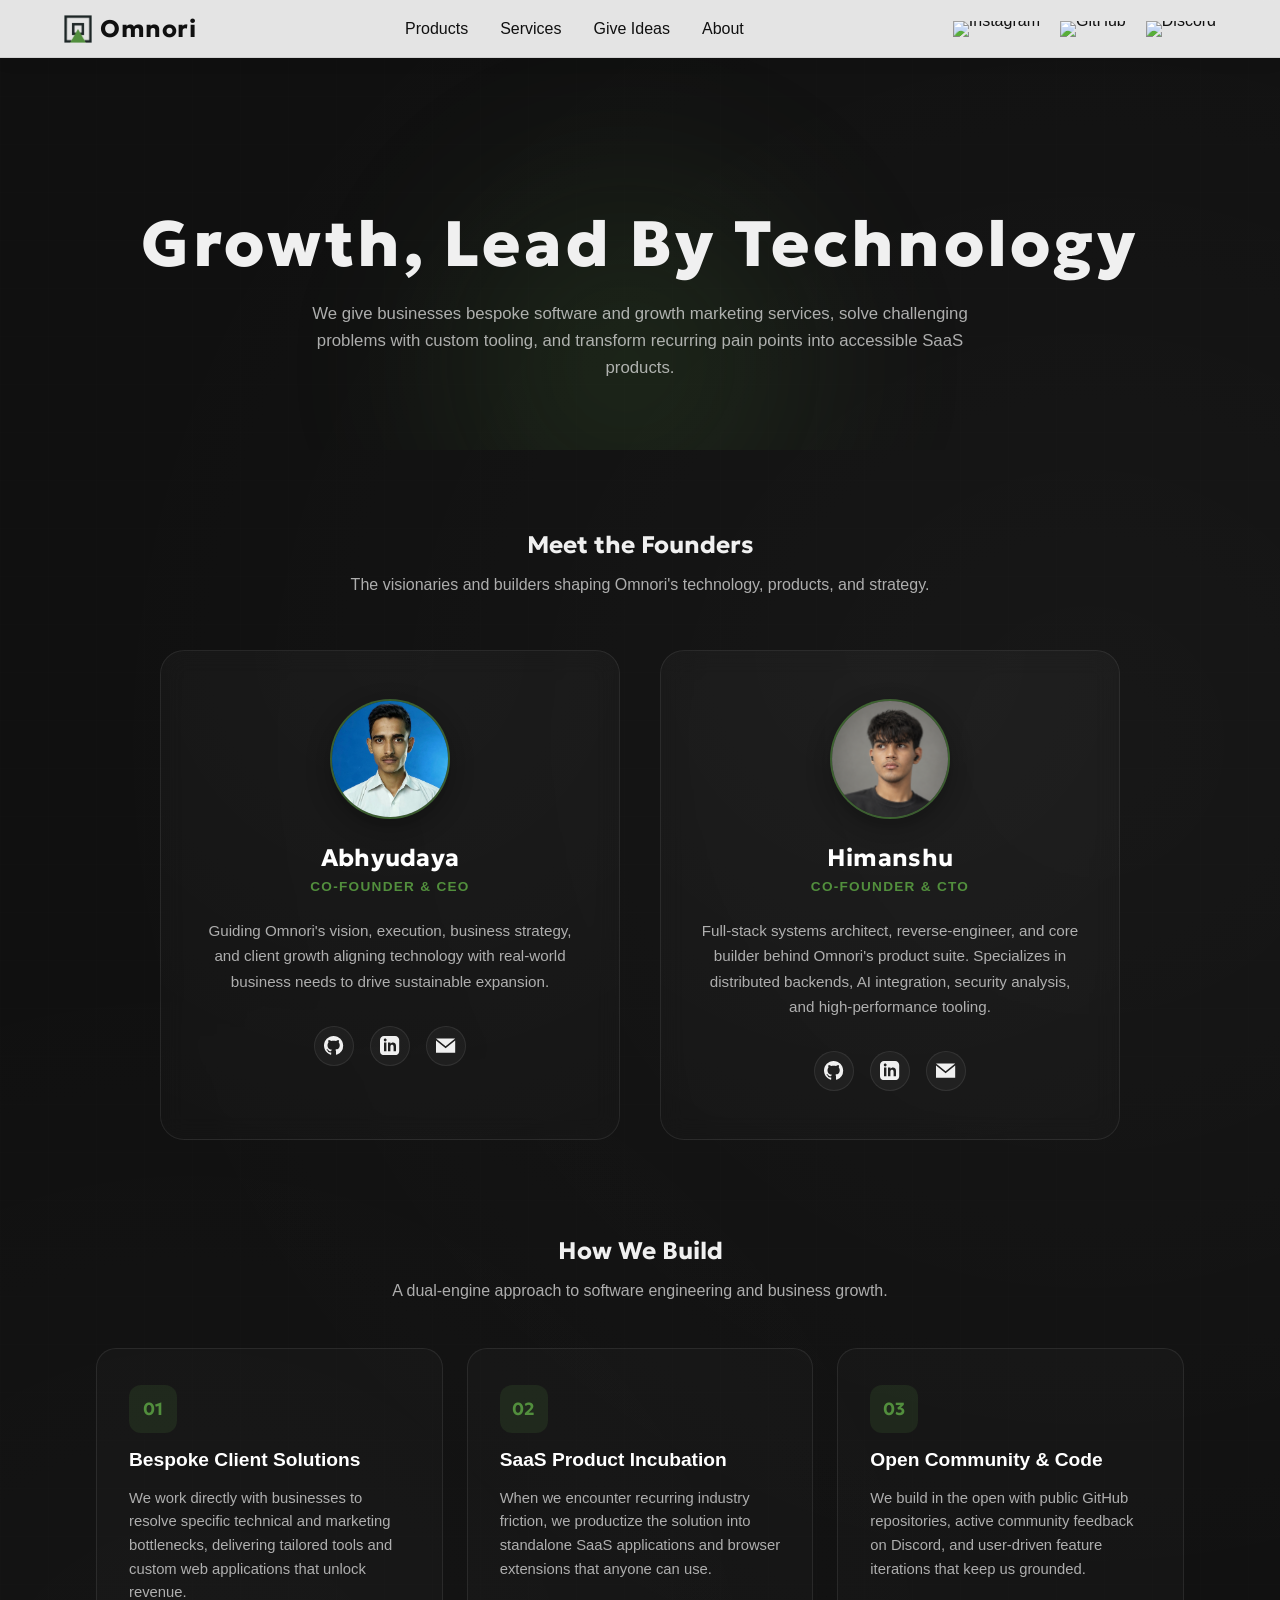
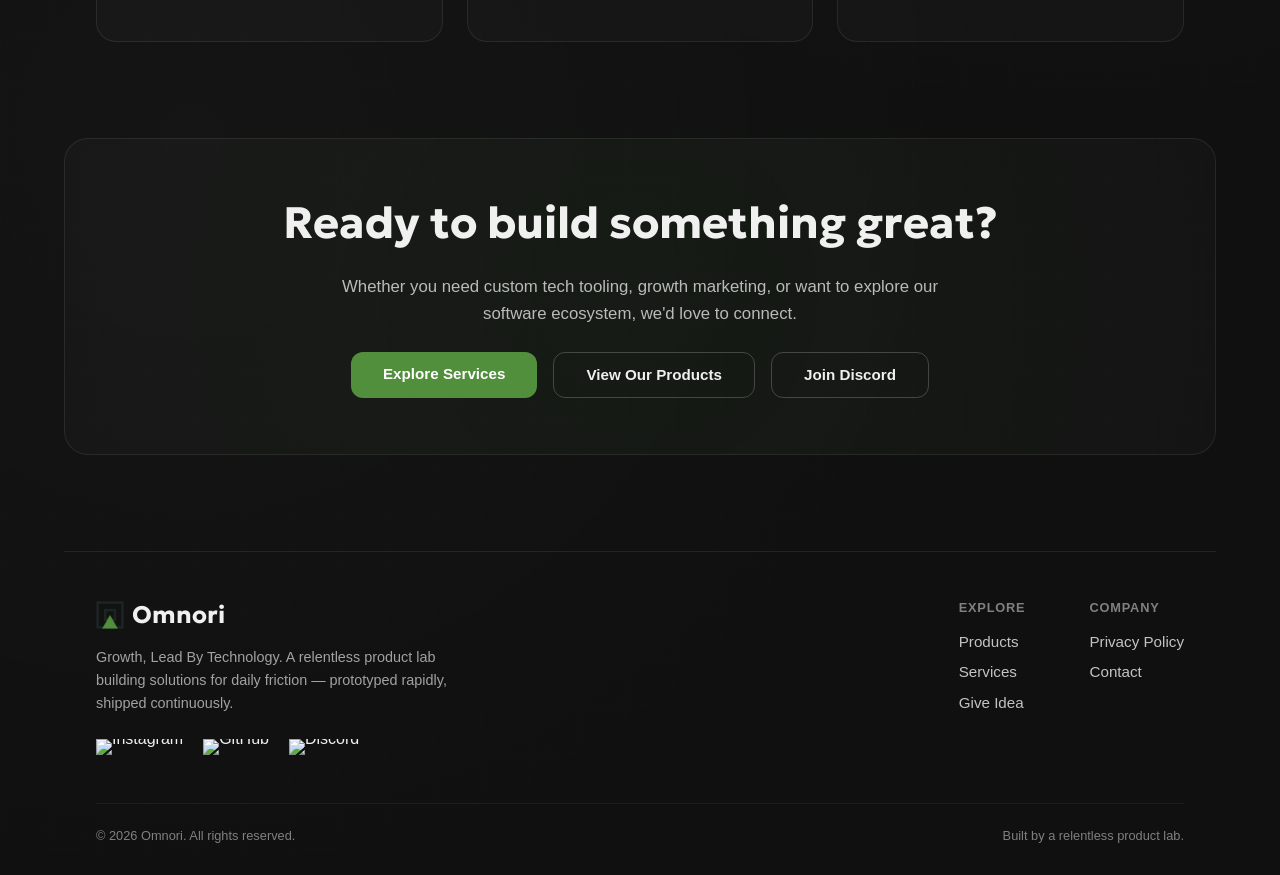
==== commit 51f9a9a3: "Updated About pafe" ====
--- a/about.html
+++ b/about.html
@@ -65,21 +65,19 @@
                 <!-- Founder 1: CEO -->
                 <div class="foundercard">
                     <div class="founderavatar">
-                        <!-- Replace with <img src="path/to/photo.jpg" alt="Abhyudaya"> when photo is available -->
-                        <span>A</span>
+                        <img src="founders/abhyudaya.png" alt="Abhyudaya">
                     </div>
                     <div class="founderinfo">
                         <h3>Abhyudaya</h3>
                         <span class="founderrole">Co-Founder &amp; CEO</span>
                     </div>
                     <p class="founderbio">
-                        Guiding Omnori's overarching vision, business strategy, and client growth — aligning technology with real-world business needs to drive sustainable expansion.
-                    </p>
+Guiding Omnori's vision, execution, business strategy, and client growth aligning technology with real-world business needs to drive sustainable expansion.                    </p>
                     <div class="foundersocials">
                         <a href="https://github.com/omnori" target="_blank" rel="noopener" aria-label="GitHub">
                             <svg viewBox="0 0 24 24"><path d="M12 0C5.37 0 0 5.37 0 12c0 5.31 3.435 9.795 8.205 11.385.6.105.825-.255.825-.57 0-.285-.015-1.23-.015-2.235-3.015.555-3.795-.735-4.035-1.41-.135-.345-.72-1.41-1.23-1.695-.42-.225-1.02-.78-.015-.795.945-.015 1.62.87 1.845 1.23 1.08 1.815 2.805 1.305 3.495.99.105-.78.42-1.305.765-1.605-2.67-.3-5.46-1.335-5.46-5.925 0-1.305.465-2.385 1.23-3.225-.12-.3-.54-1.53.12-3.18 0 0 1.005-.315 3.3 1.23.96-.27 1.98-.405 3-.405s2.04.135 3 .405c2.295-1.56 3.3-1.23 3.3-1.23.66 1.65.24 2.88.12 3.18.765.84 1.23 1.905 1.23 3.225 0 4.605-2.805 5.625-5.475 5.925.435.375.81 1.095.81 2.22 0 1.605-.015 2.895-.015 3.3 0 .315.225.69.825.57A12.02 12.02 0 0024 12c0-6.63-5.37-12-12-12z"/></svg>
                         </a>
-                        <a href="https://linkedin.com" target="_blank" rel="noopener" aria-label="LinkedIn">
+                        <a href="https://www.linkedin.com/in/abhyudaya-at8" target="_blank" rel="noopener" aria-label="LinkedIn">
                             <svg viewBox="0 0 24 24"><path d="M19 0h-14c-2.761 0-5 2.239-5 5v14c0 2.761 2.239 5 5 5h14c2.762 0 5-2.239 5-5v-14c0-2.761-2.238-5-5-5zm-11 19h-3v-11h3v11zm-1.5-12.268c-.966 0-1.75-.79-1.75-1.764s.784-1.764 1.75-1.764 1.75.79 1.75 1.764-.783 1.764-1.75 1.764zm13.5 12.268h-3v-5.604c0-3.368-4-3.113-4 0v5.604h-3v-11h3v1.765c1.396-2.586 7-2.777 7 2.476v6.759z"/></svg>
                         </a>
                         <a href="mailto:omnori.tech@gmail.com" aria-label="Email">
@@ -91,24 +89,24 @@
                 <!-- Founder 2: CTO -->
                 <div class="foundercard">
                     <div class="founderavatar">
-                        <!-- Replace with <img src="path/to/photo.jpg" alt="Himanshu"> when photo is available -->
-                        <span>H</span>
+                        <img src="founders/himanshu.png" alt="Himanshu Yadav">
                     </div>
                     <div class="founderinfo">
                         <h3>Himanshu</h3>
                         <span class="founderrole">Co-Founder &amp; CTO</span>
                     </div>
                     <p class="founderbio">
-                        Spearheading technology architecture, software engineering, and platform infrastructure — transforming complex problems into fast, scalable SaaS tools.
+                        Full-stack systems architect, reverse-engineer, and core builder behind Omnori's product suite. Specializes in distributed backends, AI integration, security analysis, and high-performance tooling.
                     </p>
                     <div class="foundersocials">
-                        <a href="https://github.com/omnori" target="_blank" rel="noopener" aria-label="GitHub">
+                        <a href="https://github.com/codeturbulent" target="_blank" rel="noopener" aria-label="GitHub">
                             <svg viewBox="0 0 24 24"><path d="M12 0C5.37 0 0 5.37 0 12c0 5.31 3.435 9.795 8.205 11.385.6.105.825-.255.825-.57 0-.285-.015-1.23-.015-2.235-3.015.555-3.795-.735-4.035-1.41-.135-.345-.72-1.41-1.23-1.695-.42-.225-1.02-.78-.015-.795.945-.015 1.62.87 1.845 1.23 1.08 1.815 2.805 1.305 3.495.99.105-.78.42-1.305.765-1.605-2.67-.3-5.46-1.335-5.46-5.925 0-1.305.465-2.385 1.23-3.225-.12-.3-.54-1.53.12-3.18 0 0 1.005-.315 3.3 1.23.96-.27 1.98-.405 3-.405s2.04.135 3 .405c2.295-1.56 3.3-1.23 3.3-1.23.66 1.65.24 2.88.12 3.18.765.84 1.23 1.905 1.23 3.225 0 4.605-2.805 5.625-5.475 5.925.435.375.81 1.095.81 2.22 0 1.605-.015 2.895-.015 3.3 0 .315.225.69.825.57A12.02 12.02 0 0024 12c0-6.63-5.37-12-12-12z"/></svg>
                         </a>
-                        <a href="https://linkedin.com" target="_blank" rel="noopener" aria-label="LinkedIn">
+                        <a href="https://linkedin.com/in/codeturbulent" target="_blank" rel="noopener" aria-label="LinkedIn">
                             <svg viewBox="0 0 24 24"><path d="M19 0h-14c-2.761 0-5 2.239-5 5v14c0 2.761 2.239 5 5 5h14c2.762 0 5-2.239 5-5v-14c0-2.761-2.238-5-5-5zm-11 19h-3v-11h3v11zm-1.5-12.268c-.966 0-1.75-.79-1.75-1.764s.784-1.764 1.75-1.764 1.75.79 1.75 1.764-.783 1.764-1.75 1.764zm13.5 12.268h-3v-5.604c0-3.368-4-3.113-4 0v5.604h-3v-11h3v1.765c1.396-2.586 7-2.777 7 2.476v6.759z"/></svg>
                         </a>
-                        <a href="mailto:omnori.tech@gmail.com" aria-label="Email">
+                        </a>
+                        <a href="mailto:codeturbulent@gmail.com" aria-label="Email">
                             <svg viewBox="0 0 24 24"><path d="M12 12.713l-11.985-9.713h23.97l-11.985 9.713zm0 2.574l-12-9.725v15.438h24v-15.438l-12 9.725z"/></svg>
                         </a>
                     </div>
